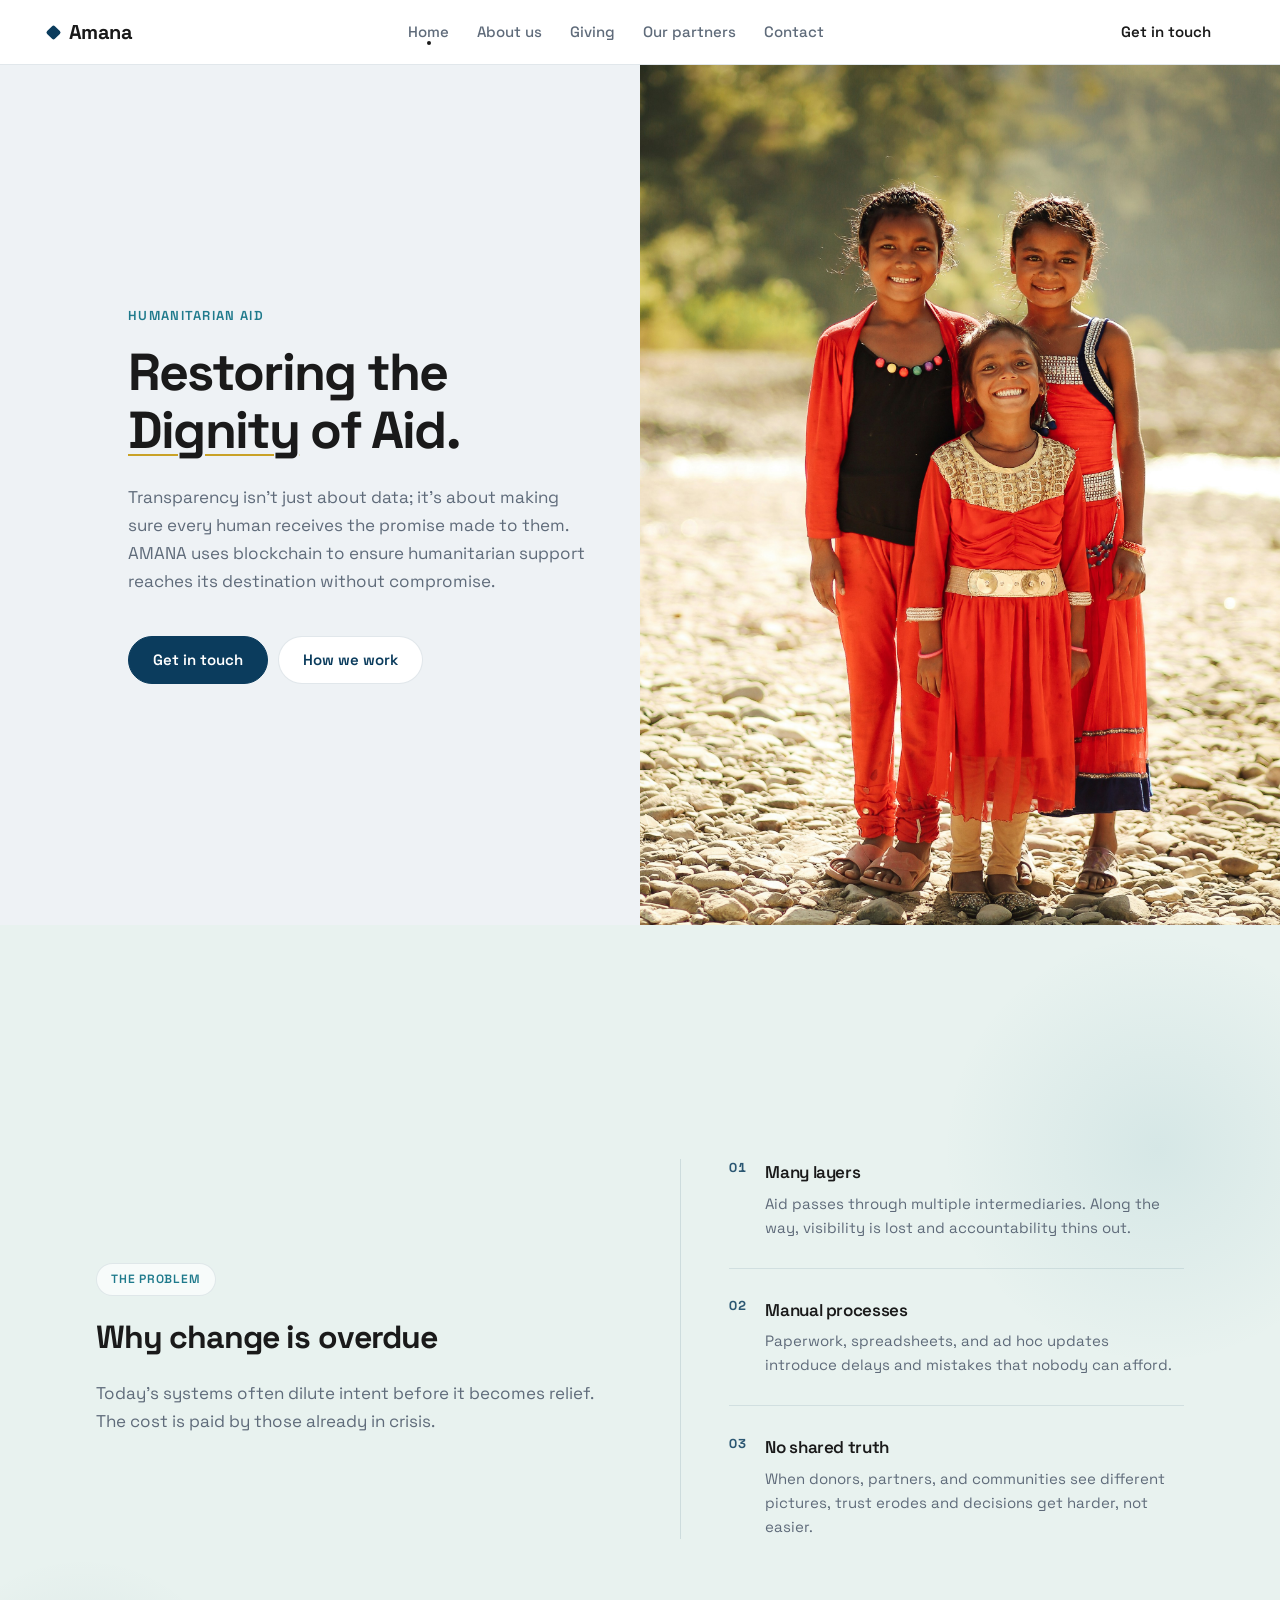
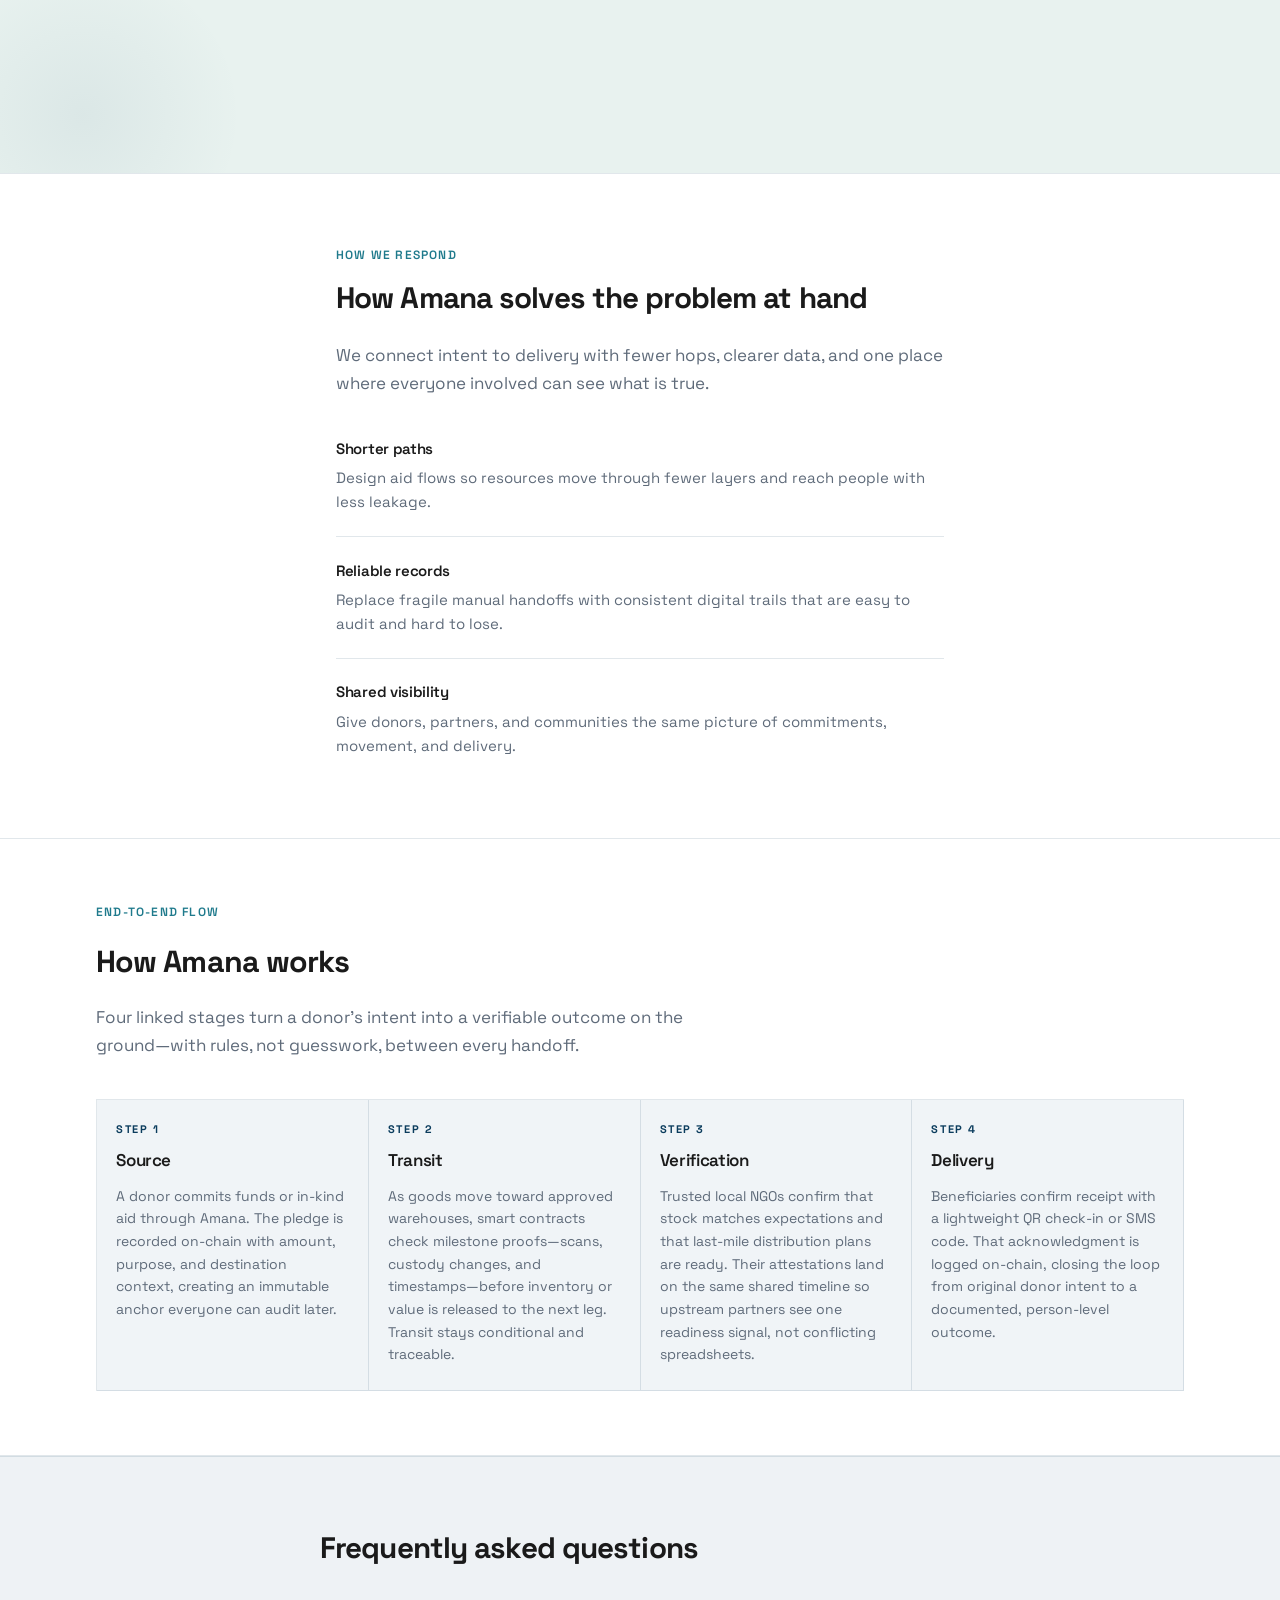
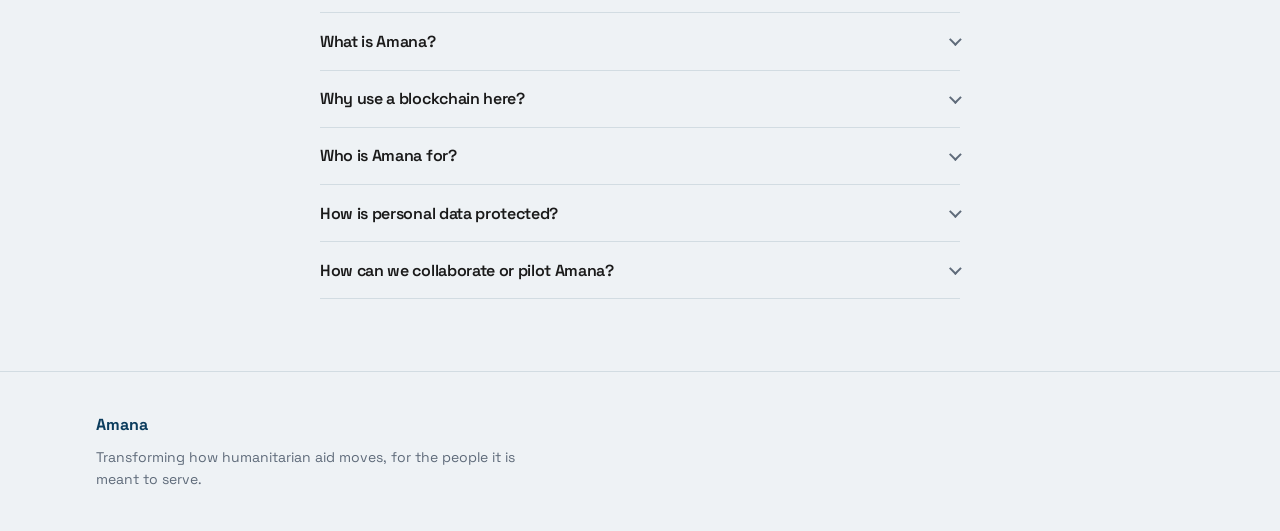
==== index.html @ f4ef24c1 "first commit" ====
<!DOCTYPE html>
<html lang="en">
  <head>
    <meta charset="UTF-8" />
    <meta name="viewport" content="width=device-width, initial-scale=1.0" />
    <meta
      name="description"
      content="Amana transforms humanitarian aid with transparent, direct delivery and a shared source of truth."
    />
    <title>Amana | Humanitarian aid, without the layers</title>
    <link rel="preconnect" href="https://fonts.googleapis.com" />
    <link rel="preconnect" href="https://fonts.gstatic.com" crossorigin />
    <link
      href="https://fonts.googleapis.com/css2?family=Space+Grotesk:wght@400;500;600;700&display=swap"
      rel="stylesheet"
    />
    <link rel="stylesheet" href="styles.css" />
  </head>
  <body>
    <a class="skip-link" href="#main">Skip to content</a>

    <header class="site-header">
      <div class="header-inner">
        <a class="logo" href="index.html">
          <span class="logo-mark" aria-hidden="true"></span>
          Amana
        </a>
        <nav class="nav" aria-label="Primary">
          <ul>
            <li><a href="index.html#main" class="nav-link-active">Home</a></li>
            <li><a href="about.html">About us</a></li>
            <li><a href="giving.html">Giving</a></li>
            <li><a href="partners.html">Our partners</a></li>
            <li><a href="contact.html">Contact</a></li>
          </ul>
        </nav>
        <a class="btn btn-header" href="mailto:hello@amana.org">Get in touch</a>
      </div>
    </header>

    <main id="main">
      <section class="hero">
        <div class="hero-split">
          <div class="hero-copy">
            <p class="hero-label">Humanitarian aid</p>
            <h1>
              Restoring the <span class="hero-highlight">Dignity</span> of Aid.
            </h1>
            <p class="hero-lead">
              Transparency isn’t just about data; it’s about making sure every
              human receives the promise made to them. AMANA uses blockchain to
              ensure humanitarian support reaches its destination without
              compromise.
            </p>
            <div class="hero-actions">
              <a class="btn btn-hero-primary" href="mailto:hello@amana.org">Get in touch</a>
              <a class="btn btn-hero-secondary" href="#how-it-works">How we work</a>
            </div>
          </div>
          <figure class="hero-visual">
            <img
              src="assets/aid.jpg"
              alt="Three children standing together outdoors in warm sunlight, smiling."
              width="900"
              height="1200"
              decoding="async"
            />
          </figure>
        </div>
      </section>

      <section
        class="section section-problem"
        id="challenge"
        aria-labelledby="challenge-heading"
      >
        <div class="container problem-wrap">
          <div class="problem-layout">
            <header class="problem-header">
              <p class="problem-kicker">The problem</p>
              <h2 id="challenge-heading">Why change is overdue</h2>
              <p class="problem-intro">
                Today’s systems often dilute intent before it becomes relief. The
                cost is paid by those already in crisis.
              </p>
            </header>
            <ul class="problem-list">
              <li class="problem-item">
                <span class="problem-num">01</span>
                <h3>Many layers</h3>
                <p>
                  Aid passes through multiple intermediaries. Along the way,
                  visibility is lost and accountability thins out.
                </p>
              </li>
              <li class="problem-item">
                <span class="problem-num">02</span>
                <h3>Manual processes</h3>
                <p>
                  Paperwork, spreadsheets, and ad hoc updates introduce delays
                  and mistakes that nobody can afford.
                </p>
              </li>
              <li class="problem-item">
                <span class="problem-num">03</span>
                <h3>No shared truth</h3>
                <p>
                  When donors, partners, and communities see different pictures,
                  trust erodes and decisions get harder, not easier.
                </p>
              </li>
            </ul>
          </div>
        </div>
      </section>

      <section
        class="section section-solution"
        id="solution"
        aria-labelledby="solution-heading"
      >
        <div class="container solution-wrap">
          <p class="solution-kicker">How we respond</p>
          <h2 id="solution-heading">
            How Amana solves the problem at hand
          </h2>
          <p class="solution-lead">
            We connect intent to delivery with fewer hops, clearer data, and
            one place where everyone involved can see what is true.
          </p>
          <ul class="solution-points">
            <li>
              <span class="solution-points-label">Shorter paths</span>
              <span class="solution-points-text"
                >Design aid flows so resources move through fewer layers and
                reach people with less leakage.</span>
            </li>
            <li>
              <span class="solution-points-label">Reliable records</span>
              <span class="solution-points-text"
                >Replace fragile manual handoffs with consistent digital trails
                that are easy to audit and hard to lose.</span>
            </li>
            <li>
              <span class="solution-points-label">Shared visibility</span>
              <span class="solution-points-text"
                >Give donors, partners, and communities the same picture of
                commitments, movement, and delivery.</span>
            </li>
          </ul>
        </div>
      </section>

      <section
        class="section section-works section-alt"
        id="how-it-works"
        aria-labelledby="works-heading"
      >
        <div class="container">
          <header class="works-header">
            <p class="works-kicker">End-to-end flow</p>
            <h2 id="works-heading">How Amana works</h2>
            <p class="works-intro">
              Four linked stages turn a donor’s intent into a verifiable outcome
              on the ground—with rules, not guesswork, between every handoff.
            </p>
          </header>
          <div class="works-grid">
            <article class="works-card">
              <p class="works-step">Step 1</p>
              <h3 class="works-card-title">Source</h3>
              <p class="works-card-body">
                A donor commits funds or in-kind aid through Amana. The pledge is
                recorded on-chain with amount, purpose, and destination context,
                creating an immutable anchor everyone can audit later.
              </p>
            </article>
            <article class="works-card">
              <p class="works-step">Step 2</p>
              <h3 class="works-card-title">Transit</h3>
              <p class="works-card-body">
                As goods move toward approved warehouses, smart contracts check
                milestone proofs—scans, custody changes, and timestamps—before
                inventory or value is released to the next leg. Transit stays
                conditional and traceable.
              </p>
            </article>
            <article class="works-card">
              <p class="works-step">Step 3</p>
              <h3 class="works-card-title">Verification</h3>
              <p class="works-card-body">
                Trusted local NGOs confirm that stock matches expectations and
                that last-mile distribution plans are ready. Their attestations
                land on the same shared timeline so upstream partners see one
                readiness signal, not conflicting spreadsheets.
              </p>
            </article>
            <article class="works-card">
              <p class="works-step">Step 4</p>
              <h3 class="works-card-title">Delivery</h3>
              <p class="works-card-body">
                Beneficiaries confirm receipt with a lightweight QR check-in or
                SMS code. That acknowledgment is logged on-chain, closing the loop
                from original donor intent to a documented, person-level outcome.
              </p>
            </article>
          </div>
        </div>
      </section>

      <section class="section section-faq" id="faq" aria-labelledby="faq-heading">
        <div class="container faq-inner">
          <h2 id="faq-heading">Frequently asked questions</h2>
          <div class="faq-list" data-faq-accordion>
            <div class="faq-item">
              <button
                type="button"
                class="faq-trigger"
                aria-expanded="false"
                aria-controls="faq-panel-1"
                id="faq-trigger-1"
              >
                <span class="faq-question">What is Amana?</span>
                <span class="faq-icon" aria-hidden="true"></span>
              </button>
              <div class="faq-panel" id="faq-panel-1" role="region" aria-labelledby="faq-trigger-1" hidden>
                <p>
                  Amana is a platform for humanitarian aid that shortens the
                  chain between donors and people in need. It uses shared digital
                  records and, where it helps, on-chain proofs so intent,
                  movement, and delivery stay visible to everyone who should see
                  them—not buried in email threads or spreadsheets.
                </p>
              </div>
            </div>
            <div class="faq-item">
              <button
                type="button"
                class="faq-trigger"
                aria-expanded="false"
                aria-controls="faq-panel-2"
                id="faq-trigger-2"
              >
                <span class="faq-question">Why use a blockchain here?</span>
                <span class="faq-icon" aria-hidden="true"></span>
              </button>
              <div class="faq-panel" id="faq-panel-2" role="region" aria-labelledby="faq-trigger-2" hidden>
                <p>
                  A public, append-only log gives donors and partners a neutral
                  place to agree on what was committed, when goods moved, and when
                  they were received—without any single party controlling the
                  history. Smart contracts can enforce simple rules (for example,
                  releasing the next step only after a verified scan) so
                  handoffs stay consistent.
                </p>
              </div>
            </div>
            <div class="faq-item">
              <button
                type="button"
                class="faq-trigger"
                aria-expanded="false"
                aria-controls="faq-panel-3"
                id="faq-trigger-3"
              >
                <span class="faq-question">Who is Amana for?</span>
                <span class="faq-icon" aria-hidden="true"></span>
              </button>
              <div class="faq-panel" id="faq-panel-3" role="region" aria-labelledby="faq-trigger-3" hidden>
                <p>
                  Donors and foundations who want traceability, NGOs and
                  logistics partners who run warehouses and last-mile
                  distribution, and field teams who need one timeline instead of
                  conflicting reports. Beneficiaries interact through lightweight
                  steps such as QR or SMS, not complex apps.
                </p>
              </div>
            </div>
            <div class="faq-item">
              <button
                type="button"
                class="faq-trigger"
                aria-expanded="false"
                aria-controls="faq-panel-4"
                id="faq-trigger-4"
              >
                <span class="faq-question">How is personal data protected?</span>
                <span class="faq-icon" aria-hidden="true"></span>
              </button>
              <div class="faq-panel" id="faq-panel-4" role="region" aria-labelledby="faq-trigger-4" hidden>
                <p>
                  The chain can hold hashes, attestations, and minimal references
                  instead of raw personal data. Sensitive details stay in
                  systems you control, with access governed by your policies and
                  local regulations. The goal is transparency for the aid flow,
                  not public exposure of individuals.
                </p>
              </div>
            </div>
            <div class="faq-item">
              <button
                type="button"
                class="faq-trigger"
                aria-expanded="false"
                aria-controls="faq-panel-5"
                id="faq-trigger-5"
              >
                <span class="faq-question">How can we collaborate or pilot Amana?</span>
                <span class="faq-icon" aria-hidden="true"></span>
              </button>
              <div class="faq-panel" id="faq-panel-5" role="region" aria-labelledby="faq-trigger-5" hidden>
                <p>
                  Reach out at
                  <a href="mailto:hello@amana.org">hello@amana.org</a>
                  with your organisation, geography, and the kind of corridor you
                  want to digitise. We work with you to map Source → Transit →
                  Verification → Delivery for a bounded pilot before scaling.
                </p>
              </div>
            </div>
          </div>
        </div>
      </section>
    </main>

    <footer class="site-footer">
      <div class="container footer-inner">
        <p class="footer-brand">Amana</p>
        <p class="footer-copy">
          Transforming how humanitarian aid moves, for the people it is meant to serve.
        </p>
      </div>
    </footer>
    <script>
      (function () {
        var root = document.querySelector("[data-faq-accordion]");
        if (!root) return;
        root.querySelectorAll(".faq-trigger").forEach(function (btn) {
          btn.addEventListener("click", function () {
            var panelId = btn.getAttribute("aria-controls");
            var panel = panelId ? document.getElementById(panelId) : null;
            var opening = btn.getAttribute("aria-expanded") !== "true";
            root.querySelectorAll(".faq-trigger").forEach(function (b) {
              b.setAttribute("aria-expanded", "false");
              var id = b.getAttribute("aria-controls");
              var p = id ? document.getElementById(id) : null;
              if (p) p.hidden = true;
            });
            if (opening && panel) {
              btn.setAttribute("aria-expanded", "true");
              panel.hidden = false;
            }
          });
        });
      })();
    </script>
  </body>
</html>
---- styles.css ----
/* Design tokens */
:root {
  --bg-page: #eef2f5;
  --color-brand: #0b3c5d;
  --color-brand-muted: #1f7a8c;
  --color-text: #1a1a1a;
  --color-text-secondary: #5f6b7a;
  --color-border: rgba(11, 60, 93, 0.12);
  --color-surface: #ffffff;
  --font-sans: "Space Grotesk", ui-sans-serif, system-ui, sans-serif;
  --space-xs: 0.5rem;
  --space-sm: 1rem;
  --space-md: 1.5rem;
  --space-lg: 2.5rem;
  --space-xl: 4rem;
  --max-width: 68rem;
  --radius: 6px;
  /* Subtracted from 100vh/svh for hero min-height; smaller ⇒ taller hero ⇒ no gap showing next section */
  --hero-header-offset: 2.5rem;
  --radius-pill: 999px;
  --header-pad-x: clamp(1.25rem, 5vw, 3rem);
  --bg-problem: #e8f2ef;
  --works-card-bg: #f0f4f7;
}

*,
*::before,
*::after {
  box-sizing: border-box;
}

html {
  scroll-behavior: smooth;
  /* Sticky header clearance for in-page links */
  scroll-padding-top: 5.25rem;
}

body {
  margin: 0;
  font-family: var(--font-sans);
  font-size: 1.0625rem;
  line-height: 1.6;
  color: var(--color-text);
  background-color: var(--bg-page);
  -webkit-font-smoothing: antialiased;
}

.skip-link {
  position: absolute;
  left: -9999px;
  top: 0;
  z-index: 100;
  padding: var(--space-sm) var(--space-md);
  background: var(--color-brand);
  color: #fff;
  text-decoration: none;
  font-weight: 600;
}

.skip-link:focus {
  left: var(--space-sm);
  top: var(--space-sm);
}

.container {
  width: min(100% - var(--space-md) * 2, var(--max-width));
  margin-inline: auto;
}

/* Header */
.site-header {
  position: sticky;
  top: 0;
  z-index: 50;
  background: #ffffff;
  border-bottom: 1px solid var(--color-border);
}

.header-inner {
  display: flex;
  align-items: center;
  justify-content: space-between;
  gap: var(--space-md);
  min-height: 4rem;
  width: 100%;
  max-width: 100%;
  padding-inline: var(--header-pad-x);
  margin-inline: auto;
}

.logo {
  display: inline-flex;
  align-items: center;
  gap: 0.6rem;
  font-weight: 700;
  font-size: 1.25rem;
  letter-spacing: -0.02em;
  color: var(--color-text);
  text-decoration: none;
  flex-shrink: 0;
}

.logo-mark {
  display: block;
  width: 11px;
  height: 11px;
  background: var(--color-brand);
  border-radius: 2px;
  transform: rotate(45deg);
}

.logo:hover .logo-mark,
.logo:focus-visible .logo-mark {
  background: var(--color-brand-muted);
}

.logo:hover,
.logo:focus-visible {
  color: var(--color-brand);
}

.nav {
  flex: 1;
  display: flex;
  justify-content: center;
  min-width: 0;
}

.nav ul {
  display: flex;
  flex-wrap: wrap;
  justify-content: center;
  gap: var(--space-sm) clamp(1rem, 3vw, 1.75rem);
  list-style: none;
  margin: 0;
  padding: 0;
}

.nav a {
  position: relative;
  color: var(--color-text-secondary);
  text-decoration: none;
  font-size: 0.9375rem;
  font-weight: 500;
  padding-block: 0.25rem;
}

.nav a:hover,
.nav a:focus-visible {
  color: var(--color-text);
}

.nav-link-active {
  color: var(--color-text);
}

.nav-link-active::after {
  content: "";
  position: absolute;
  left: 50%;
  bottom: 0;
  transform: translateX(-50%);
  width: 4px;
  height: 4px;
  border-radius: 50%;
  background: var(--color-text);
}

.btn-header {
  flex-shrink: 0;
  padding: 0.55rem 1.35rem;
  font-family: inherit;
  font-size: 0.875rem;
  font-weight: 600;
  text-decoration: none;
  color: var(--color-text);
  background: transparent;
  border: 1px solid var(--color-text);
  border-radius: var(--radius-pill);
  cursor: pointer;
  transition: background-color 0.15s ease, color 0.15s ease;
}

.btn-header:hover,
.btn-header:focus-visible {
  background: var(--color-text);
  color: #fff;
}

/* Hero — split panel (fills viewport below header; no peek of next section) */
.hero {
  padding: 0;
  background: var(--bg-page);
  min-height: max(
    calc(100svh - var(--hero-header-offset)),
    calc(100dvh - var(--hero-header-offset))
  );
  display: flex;
  flex-direction: column;
}

.hero-split {
  display: grid;
  flex: 1;
  min-height: 0;
  grid-template-columns: 1fr;
  grid-template-rows: auto auto;
}

@media (min-width: 880px) {
  .hero-split {
    grid-template-columns: 1fr 1fr;
    grid-template-rows: minmax(0, 1fr);
    align-items: stretch;
  }
}

.hero-copy {
  min-width: 0;
  display: flex;
  flex-direction: column;
  justify-content: center;
  align-items: flex-start;
  padding: clamp(2rem, 6vw, 3.5rem) clamp(1.5rem, 5vw, 2.5rem)
    clamp(2rem, 6vw, 3.5rem) clamp(2rem, 12vw, 7.5rem);
  background: var(--bg-page);
}

@media (min-width: 880px) {
  .hero-copy {
    padding-top: clamp(2.5rem, 7vh, 4rem);
    padding-bottom: clamp(2.5rem, 7vh, 4rem);
    padding-right: clamp(2rem, 5vw, 3rem);
    padding-left: clamp(2.5rem, 11vw, 8rem);
  }
}

.hero-label {
  margin: 0 0 var(--space-sm);
  font-size: 0.8125rem;
  font-weight: 600;
  letter-spacing: 0.1em;
  text-transform: uppercase;
  color: var(--color-brand-muted);
}

.hero h1 {
  margin: 0 0 var(--space-md);
  font-size: clamp(2.125rem, 4.2vw, 3.25rem);
  line-height: 1.12;
  letter-spacing: -0.035em;
  font-weight: 700;
  color: var(--color-text);
  max-width: min(100%, 28ch);
}

@media (min-width: 880px) {
  .hero h1 {
    max-width: min(100%, 36ch);
  }
}

.hero-highlight {
  text-decoration: underline;
  text-decoration-color: #c9a227;
  text-decoration-thickness: 2px;
  text-underline-offset: 0.12em;
  text-decoration-skip-ink: auto;
}

.hero-lead {
  margin: 0 0 var(--space-lg);
  max-width: 36rem;
  font-size: 1.0625rem;
  color: var(--color-text-secondary);
  line-height: 1.65;
}

.hero-lead a {
  color: var(--color-brand);
  font-weight: 500;
}

.hero-lead a:hover {
  text-decoration: underline;
}

.hero-actions {
  display: flex;
  flex-wrap: wrap;
  gap: 0.65rem;
}

.hero-visual {
  margin: 0;
  min-height: 0;
  min-width: 0;
  overflow: hidden;
  position: relative;
}

.hero-visual img {
  position: absolute;
  inset: 0;
  width: 100%;
  height: 100%;
  display: block;
  object-fit: cover;
  object-position: center;
}

@media (max-width: 879px) {
  .hero-split {
    grid-template-rows: auto 1fr;
  }

  .hero-visual {
    order: -1;
    min-height: clamp(240px, 46svh, 520px);
  }
}

@media (min-width: 880px) {
  .hero-visual {
    min-height: 100%;
    align-self: stretch;
  }
}

/* Inner pages — hero placeholder only */
.hero.hero--page {
  min-height: max(48vh, 17rem);
  padding: clamp(3rem, 12vh, 6rem) 0;
  display: flex;
  flex-direction: column;
  align-items: stretch;
  justify-content: center;
}

.hero--page .hero-page-inner {
  width: min(100% - var(--space-md) * 2, var(--max-width));
  margin-inline: auto;
  padding-inline: 0;
}

.hero--page .hero-lead {
  margin-bottom: 0;
}

.hero--page h1 {
  max-width: min(100%, 22ch);
}

/* Buttons */
.btn {
  display: inline-flex;
  align-items: center;
  justify-content: center;
  padding: 0.65rem 1.25rem;
  font-family: inherit;
  font-size: 0.9375rem;
  font-weight: 600;
  text-decoration: none;
  border-radius: var(--radius);
  border: 1px solid transparent;
  cursor: pointer;
  transition: background-color 0.15s ease, color 0.15s ease,
    border-color 0.15s ease;
}

.btn-hero-primary {
  display: inline-flex;
  align-items: center;
  justify-content: center;
  padding: 0.7rem 1.5rem;
  font-family: inherit;
  font-size: 0.9375rem;
  font-weight: 600;
  text-decoration: none;
  border-radius: var(--radius-pill);
  border: 1px solid var(--color-brand);
  background: var(--color-brand);
  color: #fff;
  cursor: pointer;
  transition: background-color 0.15s ease, color 0.15s ease,
    border-color 0.15s ease;
}

.btn-hero-primary:hover,
.btn-hero-primary:focus-visible {
  background: #092f49;
  border-color: #092f49;
}

.btn-hero-secondary {
  display: inline-flex;
  align-items: center;
  justify-content: center;
  padding: 0.7rem 1.5rem;
  font-family: inherit;
  font-size: 0.9375rem;
  font-weight: 600;
  text-decoration: none;
  border-radius: var(--radius-pill);
  border: 1px solid var(--color-border);
  background: var(--color-surface);
  color: var(--color-brand);
  cursor: pointer;
  transition: background-color 0.15s ease, border-color 0.15s ease;
}

.btn-hero-secondary:hover,
.btn-hero-secondary:focus-visible {
  border-color: var(--color-brand-muted);
  background: rgba(31, 122, 140, 0.08);
}

.btn-primary {
  background: var(--color-brand);
  color: #fff;
}

.btn-primary:hover,
.btn-primary:focus-visible {
  background: #092f49;
}

.btn-ghost {
  background: transparent;
  color: var(--color-brand);
  border-color: var(--color-border);
}

.btn-ghost:hover,
.btn-ghost:focus-visible {
  border-color: var(--color-brand-muted);
  background: rgba(31, 122, 140, 0.08);
}

/* Sections */
.section {
  padding: var(--space-xl) 0;
}

.section-alt {
  background: var(--color-surface);
  border-top: 1px solid var(--color-border);
  border-bottom: 1px solid var(--color-border);
}

.section h2 {
  margin: 0 0 var(--space-sm);
  font-size: clamp(1.5rem, 2.5vw, 1.75rem);
  font-weight: 700;
  letter-spacing: -0.02em;
  color: var(--color-text);
}

.section-intro {
  margin: 0 0 var(--space-lg);
  max-width: 40rem;
  color: var(--color-text-secondary);
}

.about-inner,
.giving-inner,
.partners-inner {
  max-width: 42rem;
}

.about-lead,
.giving-lead,
.partners-lead {
  margin: 0 0 var(--space-md);
  font-size: 1.0625rem;
  line-height: 1.65;
  color: var(--color-text-secondary);
}

.giving-note,
.partners-note {
  margin: 0;
  font-size: 0.9375rem;
  line-height: 1.6;
  color: var(--color-text-secondary);
}

.giving-note a,
.partners-note a {
  color: var(--color-brand);
  font-weight: 500;
}

.giving-note a:hover,
.partners-note a:hover {
  text-decoration: underline;
}

/* Problem section — soft mint field, fills viewport (tighter subtract than hero) */
.section-problem {
  position: relative;
  display: flex;
  align-items: center;
  --problem-view-gap: 3.25rem;
  min-height: max(
    calc(100svh - var(--problem-view-gap)),
    calc(100dvh - var(--problem-view-gap)),
    calc(100vh - var(--problem-view-gap))
  );
  padding: clamp(2rem, 5vh, 3.5rem) 0;
  background: var(--bg-problem);
  overflow: hidden;
  contain: paint;
}

.section-problem::before,
.section-problem::after {
  content: "";
  position: absolute;
  border-radius: 50%;
  pointer-events: none;
  z-index: 0;
}

.section-problem::before {
  width: min(72vw, 28rem);
  height: min(72vw, 28rem);
  top: 0;
  right: -8%;
  background: radial-gradient(
    circle,
    rgba(31, 122, 140, 0.09) 0%,
    transparent 68%
  );
}

.section-problem::after {
  width: min(55vw, 20rem);
  height: min(55vw, 20rem);
  bottom: -12%;
  left: -6%;
  background: radial-gradient(
    circle,
    rgba(11, 60, 93, 0.06) 0%,
    transparent 70%
  );
}

.problem-wrap {
  position: relative;
  z-index: 1;
}

.problem-layout {
  display: grid;
  gap: clamp(2.25rem, 5vw, 3.5rem);
  align-items: start;
}

@media (min-width: 800px) {
  .problem-layout {
    grid-template-columns: minmax(0, 1fr) minmax(0, 1fr);
    gap: clamp(2.5rem, 7vw, 5rem);
    align-items: center;
  }
}

.problem-header {
  max-width: 36rem;
  margin: 0;
}

.problem-kicker {
  display: inline-block;
  margin: 0 0 var(--space-sm);
  padding: 0.35rem 0.9rem;
  font-size: 0.75rem;
  font-weight: 600;
  letter-spacing: 0.06em;
  text-transform: uppercase;
  color: var(--color-brand-muted);
  background: rgba(255, 255, 255, 0.65);
  border: 1px solid rgba(11, 60, 93, 0.1);
  border-radius: var(--radius-pill);
}

.section-problem h2 {
  margin: 0 0 var(--space-sm);
  font-size: clamp(1.65rem, 3vw, 2rem);
  font-weight: 700;
  letter-spacing: -0.03em;
  color: var(--color-text);
}

.problem-intro {
  margin: 0;
  font-size: 1.0625rem;
  line-height: 1.65;
  color: var(--color-text-secondary);
}

.problem-list {
  list-style: none;
  margin: 0;
  padding: 0;
  display: flex;
  flex-direction: column;
  gap: 0;
}

@media (min-width: 800px) {
  .problem-list {
    padding-left: clamp(1.75rem, 4vw, 3rem);
    border-left: 1px solid rgba(11, 60, 93, 0.12);
  }
}

.problem-item {
  display: grid;
  grid-template-columns: auto 1fr;
  column-gap: 1.1rem;
  row-gap: 0.35rem;
  padding: 0;
  margin: 0;
  border: none;
  background: transparent;
  box-shadow: none;
  align-items: start;
}

.problem-item .problem-num {
  grid-row: 1 / span 2;
  align-self: start;
  padding-top: 0.2em;
  line-height: 1;
}

.problem-item + .problem-item {
  margin-top: 1.75rem;
  padding-top: 1.75rem;
  border-top: 1px solid rgba(11, 60, 93, 0.1);
}

.problem-num {
  font-size: 0.8125rem;
  font-weight: 700;
  font-variant-numeric: tabular-nums;
  letter-spacing: 0.1em;
  color: var(--color-brand);
  opacity: 0.85;
}

.problem-item h3 {
  grid-column: 2;
  margin: 0;
  font-size: 1.0625rem;
  font-weight: 600;
  letter-spacing: -0.02em;
  color: var(--color-text);
}

.problem-item p {
  grid-column: 2;
  margin: 0;
  font-size: 0.9375rem;
  line-height: 1.6;
  color: var(--color-text-secondary);
}

/* Solution section — white, minimal */
.section-solution {
  background: var(--color-surface);
  padding: calc(var(--space-xl) + 0.5rem) 0 calc(var(--space-xl) + 1rem);
  border-top: 1px solid var(--color-border);
}

.solution-wrap {
  max-width: 38rem;
}

.solution-kicker {
  margin: 0 0 var(--space-sm);
  font-size: 0.75rem;
  font-weight: 600;
  letter-spacing: 0.1em;
  text-transform: uppercase;
  color: var(--color-brand-muted);
}

.section-solution h2 {
  margin: 0 0 var(--space-md);
  font-size: clamp(1.5rem, 2.8vw, 1.85rem);
  font-weight: 700;
  letter-spacing: -0.03em;
  line-height: 1.2;
  color: var(--color-text);
}

.solution-lead {
  margin: 0 0 var(--space-lg);
  font-size: 1.0625rem;
  line-height: 1.65;
  color: var(--color-text-secondary);
}

.solution-points {
  list-style: none;
  margin: 0;
  padding: 0;
  display: flex;
  flex-direction: column;
  gap: 1.35rem;
}

.solution-points li {
  margin: 0;
  padding: 0;
  display: flex;
  flex-direction: column;
  gap: 0.35rem;
  padding-bottom: 1.35rem;
  border-bottom: 1px solid var(--color-border);
}

.solution-points li:last-child {
  padding-bottom: 0;
  border-bottom: none;
}

.solution-points-label {
  font-size: 0.9375rem;
  font-weight: 600;
  color: var(--color-text);
  letter-spacing: -0.02em;
}

.solution-points-text {
  font-size: 0.9375rem;
  line-height: 1.6;
  color: var(--color-text-secondary);
}

/* How Amana works — four sharp-edged cards */
.section-works .works-header {
  max-width: 40rem;
  margin-bottom: var(--space-lg);
}

.works-kicker {
  margin: 0 0 var(--space-sm);
  font-size: 0.75rem;
  font-weight: 600;
  letter-spacing: 0.1em;
  text-transform: uppercase;
  color: var(--color-brand-muted);
}

.section-works h2 {
  margin: 0 0 var(--space-sm);
  font-size: clamp(1.5rem, 2.8vw, 1.9rem);
  font-weight: 700;
  letter-spacing: -0.03em;
  color: var(--color-text);
}

.works-intro {
  margin: 0;
  font-size: 1.0625rem;
  line-height: 1.65;
  color: var(--color-text-secondary);
}

.works-grid {
  display: grid;
  grid-template-columns: 1fr;
  gap: 0;
  border-top: 1px solid var(--color-border);
  border-left: 1px solid var(--color-border);
  background: var(--color-surface);
}

@media (min-width: 640px) {
  .works-grid {
    grid-template-columns: repeat(2, minmax(0, 1fr));
  }
}

@media (min-width: 1100px) {
  .works-grid {
    grid-template-columns: repeat(4, minmax(0, 1fr));
  }
}

.works-card {
  margin: 0;
  padding: 1.35rem 1.2rem 1.5rem;
  border-radius: 0;
  border-right: 1px solid var(--color-border);
  border-bottom: 1px solid var(--color-border);
  background: var(--works-card-bg);
  min-width: 0;
}

.works-step {
  margin: 0 0 0.5rem;
  font-size: 0.6875rem;
  font-weight: 700;
  letter-spacing: 0.14em;
  text-transform: uppercase;
  color: var(--color-brand);
}

.works-card-title {
  margin: 0 0 0.65rem;
  font-size: 1.0625rem;
  font-weight: 600;
  letter-spacing: -0.02em;
  color: var(--color-text);
}

.works-card-body {
  margin: 0;
  font-size: 0.875rem;
  line-height: 1.62;
  color: var(--color-text-secondary);
}

/* FAQ */
.section-faq {
  background: var(--bg-page);
  border-top: 1px solid var(--color-border);
  padding: calc(var(--space-xl) + 0.25rem) 0 calc(var(--space-xl) + 0.5rem);
}

.faq-inner {
  max-width: 40rem;
}

.section-faq h2 {
  margin: 0 0 var(--space-lg);
  font-size: clamp(1.5rem, 2.8vw, 1.85rem);
  font-weight: 700;
  letter-spacing: -0.03em;
  color: var(--color-text);
}

.faq-list {
  display: flex;
  flex-direction: column;
  gap: 0;
  border-top: 1px solid var(--color-border);
}

.faq-item {
  border-bottom: 1px solid var(--color-border);
}

.faq-trigger {
  display: flex;
  width: 100%;
  align-items: center;
  justify-content: space-between;
  gap: var(--space-md);
  padding: 1.1rem 0;
  font-family: inherit;
  font-size: 1rem;
  font-weight: 600;
  letter-spacing: -0.02em;
  text-align: left;
  color: var(--color-text);
  background: none;
  border: none;
  cursor: pointer;
  transition: color 0.15s ease;
}

.faq-trigger:hover,
.faq-trigger:focus-visible {
  color: var(--color-brand);
}

.faq-trigger:focus-visible {
  outline: 2px solid var(--color-brand-muted);
  outline-offset: 2px;
}

.faq-question {
  flex: 1;
  min-width: 0;
}

.faq-icon {
  flex-shrink: 0;
  width: 0.55rem;
  height: 0.55rem;
  border-right: 2px solid var(--color-text-secondary);
  border-bottom: 2px solid var(--color-text-secondary);
  transform: rotate(45deg);
  margin-bottom: 0.2rem;
  transition: transform 0.2s ease, border-color 0.15s ease;
}

.faq-trigger[aria-expanded="true"] .faq-icon {
  transform: rotate(-135deg);
  margin-bottom: -0.15rem;
  border-color: var(--color-brand);
}

.faq-panel {
  padding: 0 0 1.15rem;
}

.faq-panel[hidden] {
  display: none;
}

.faq-panel p {
  margin: 0;
  font-size: 0.9375rem;
  line-height: 1.65;
  color: var(--color-text-secondary);
}

.faq-panel a {
  color: var(--color-brand);
  font-weight: 500;
  text-underline-offset: 0.15em;
}

.faq-panel a:hover {
  text-decoration: underline;
}

/* Footer */
.site-footer {
  padding: var(--space-lg) 0;
  border-top: 1px solid var(--color-border);
}

.footer-inner {
  display: flex;
  flex-direction: column;
  gap: var(--space-xs);
}

.footer-brand {
  margin: 0;
  font-weight: 700;
  color: var(--color-brand);
  font-size: 1rem;
}

.footer-copy {
  margin: 0;
  font-size: 0.875rem;
  color: var(--color-text-secondary);
  max-width: 28rem;
}

@media (max-width: 720px) {
  .header-inner {
    flex-wrap: wrap;
    row-gap: var(--space-sm);
    padding-block: var(--space-sm);
  }

  .nav {
    order: 3;
    flex: 1 1 100%;
    justify-content: flex-start;
  }

  .nav ul {
    justify-content: flex-start;
    flex-wrap: nowrap;
    overflow-x: auto;
    padding-bottom: 2px;
    -webkit-overflow-scrolling: touch;
    gap: var(--space-sm) var(--space-md);
  }

  .btn-header {
    margin-left: auto;
  }
}

@media (max-width: 720px) {
  .section-problem {
    --problem-view-gap: 6.5rem;
  }
}

@media (max-width: 520px) {
  :root {
    --hero-header-offset: 6.5rem;
  }

  .section-problem {
    --problem-view-gap: 7.25rem;
  }

  .hero h1 {
    max-width: 100%;
  }
}

@media (max-width: 400px) {
  .btn-header {
    font-size: 0.8125rem;
    padding: 0.5rem 1rem;
  }
}
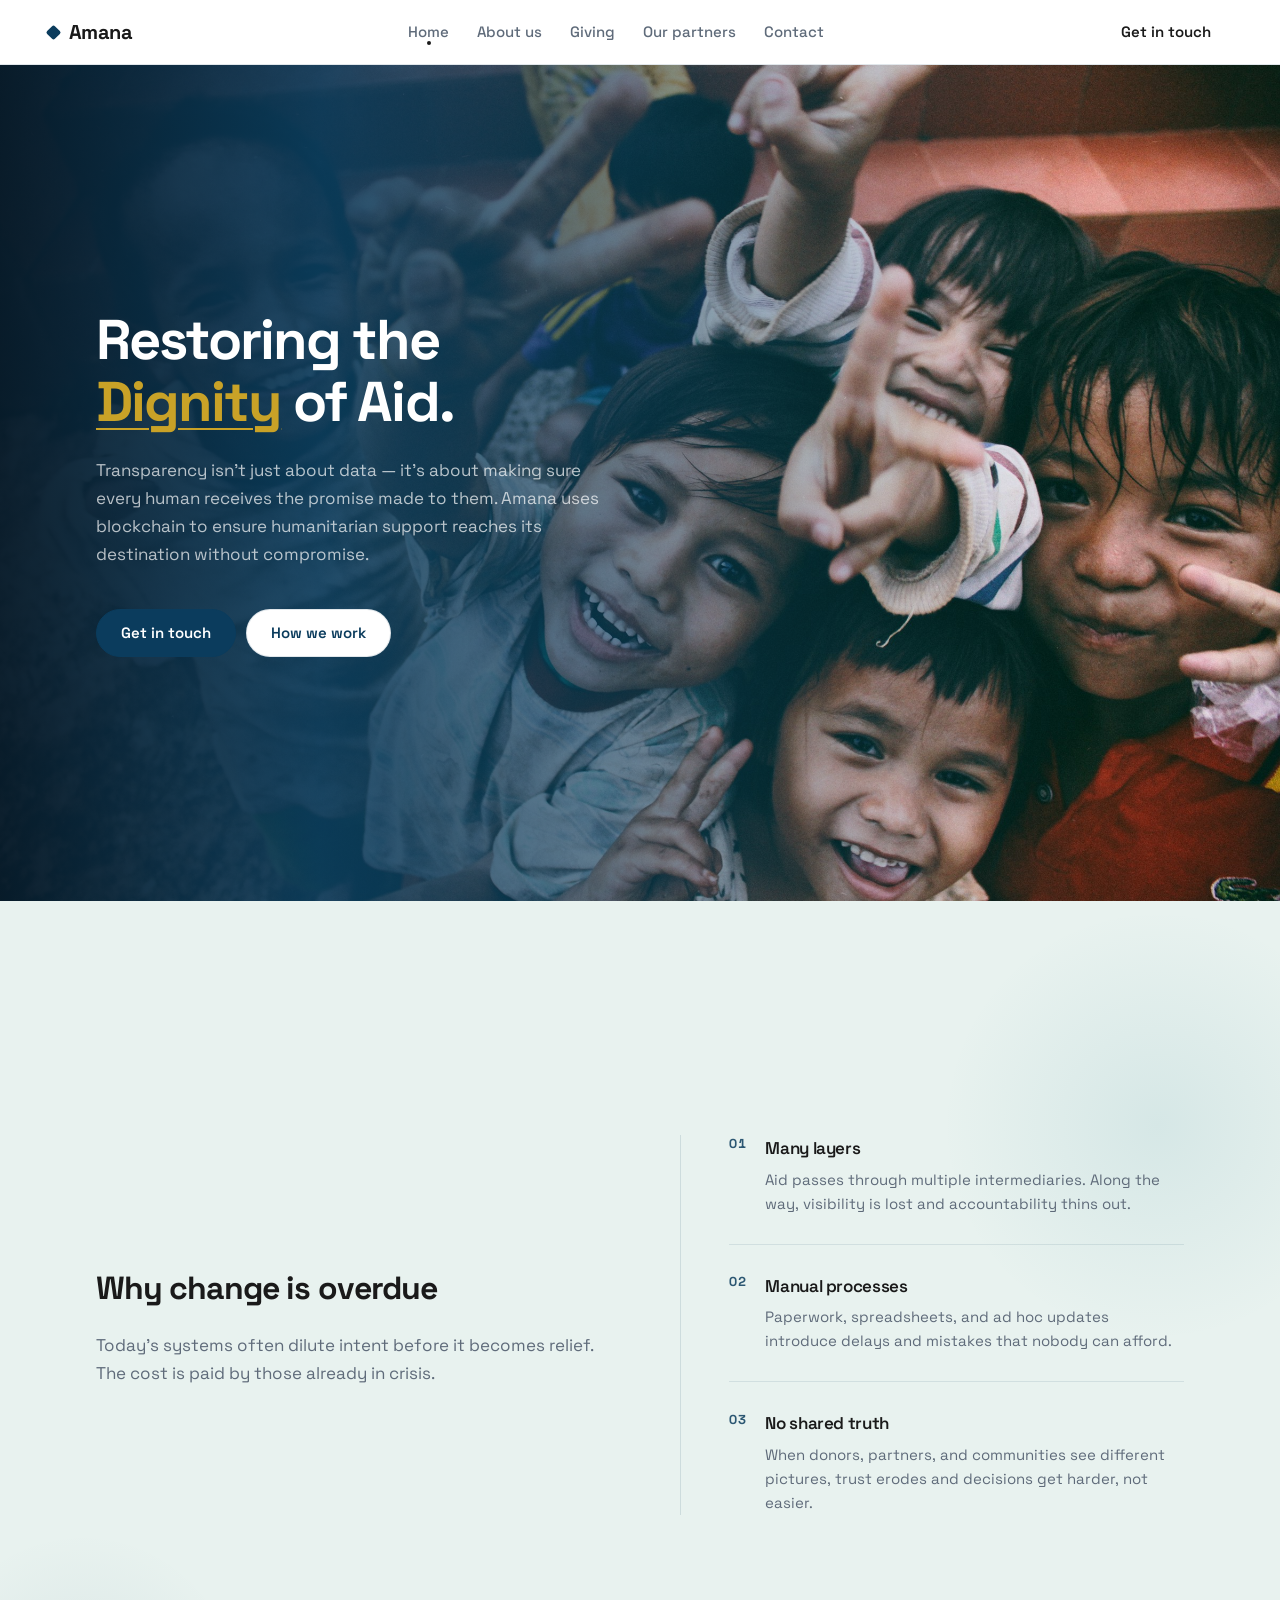
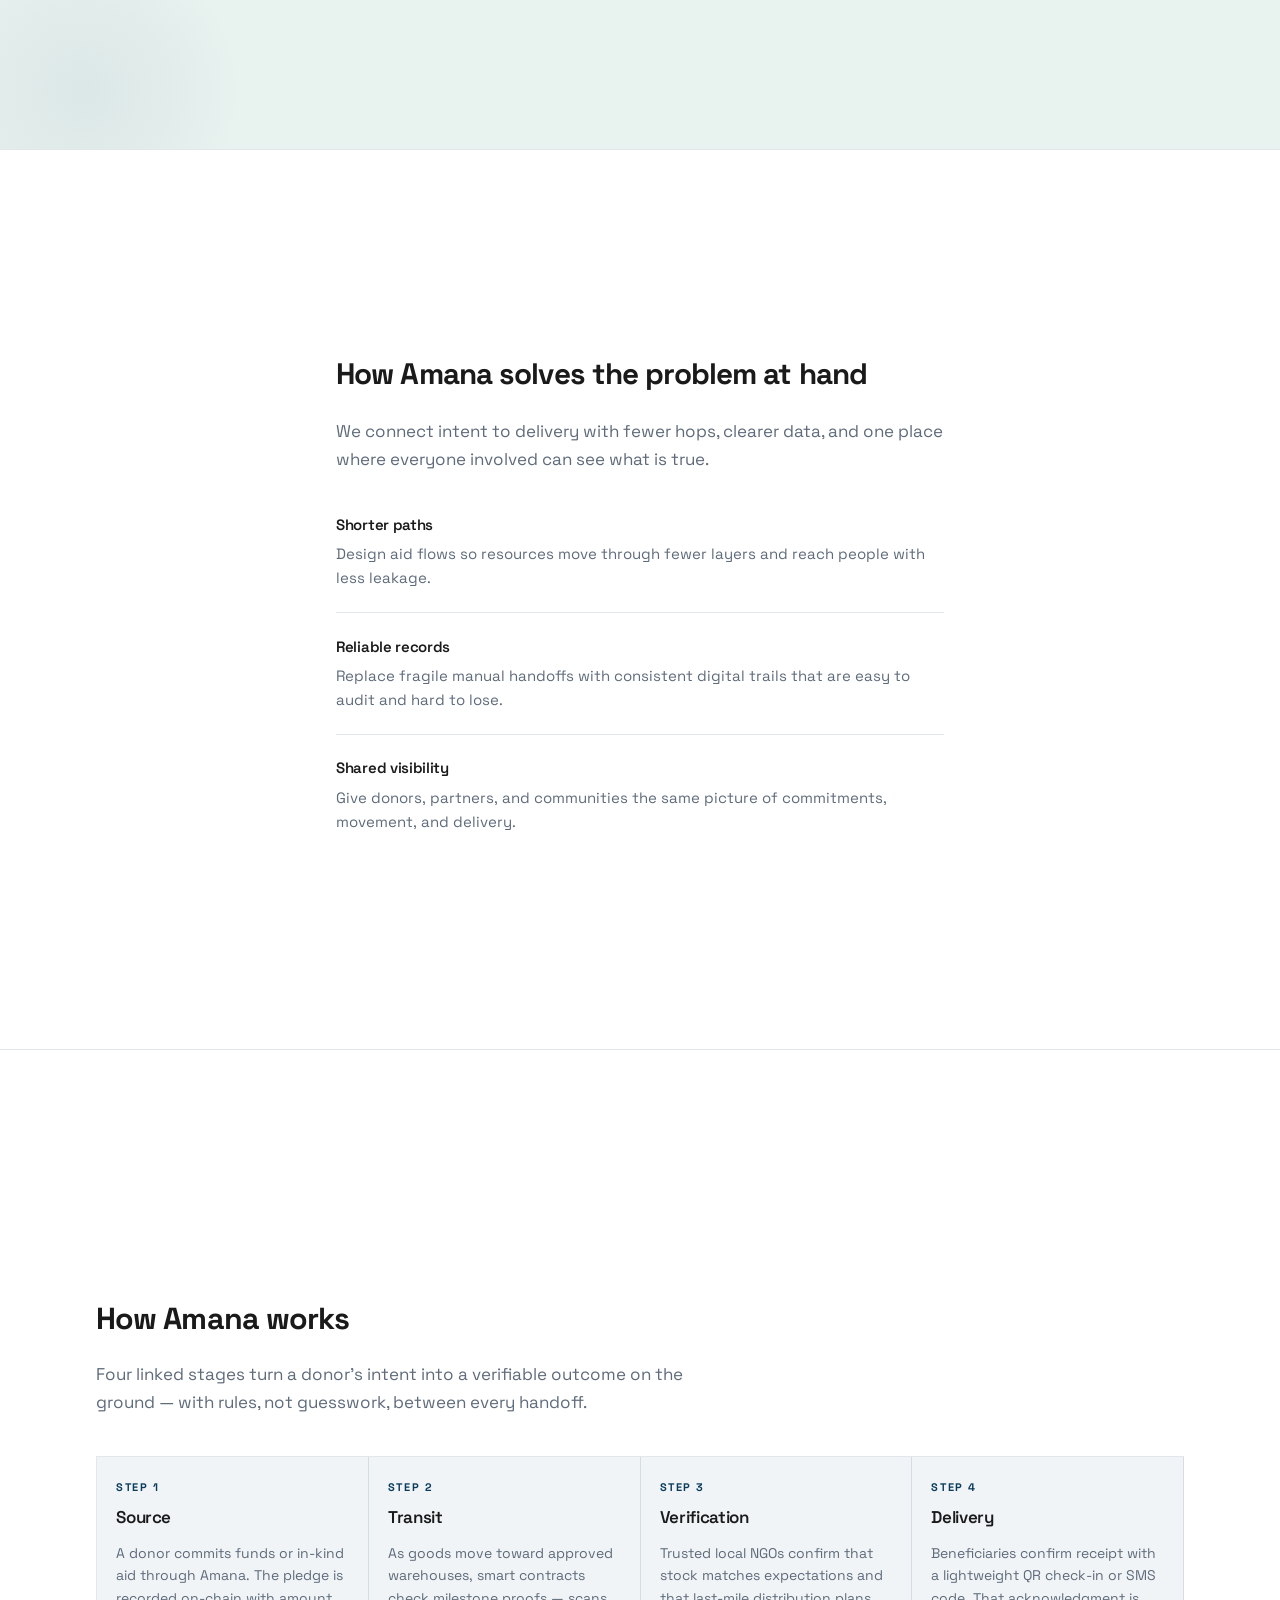
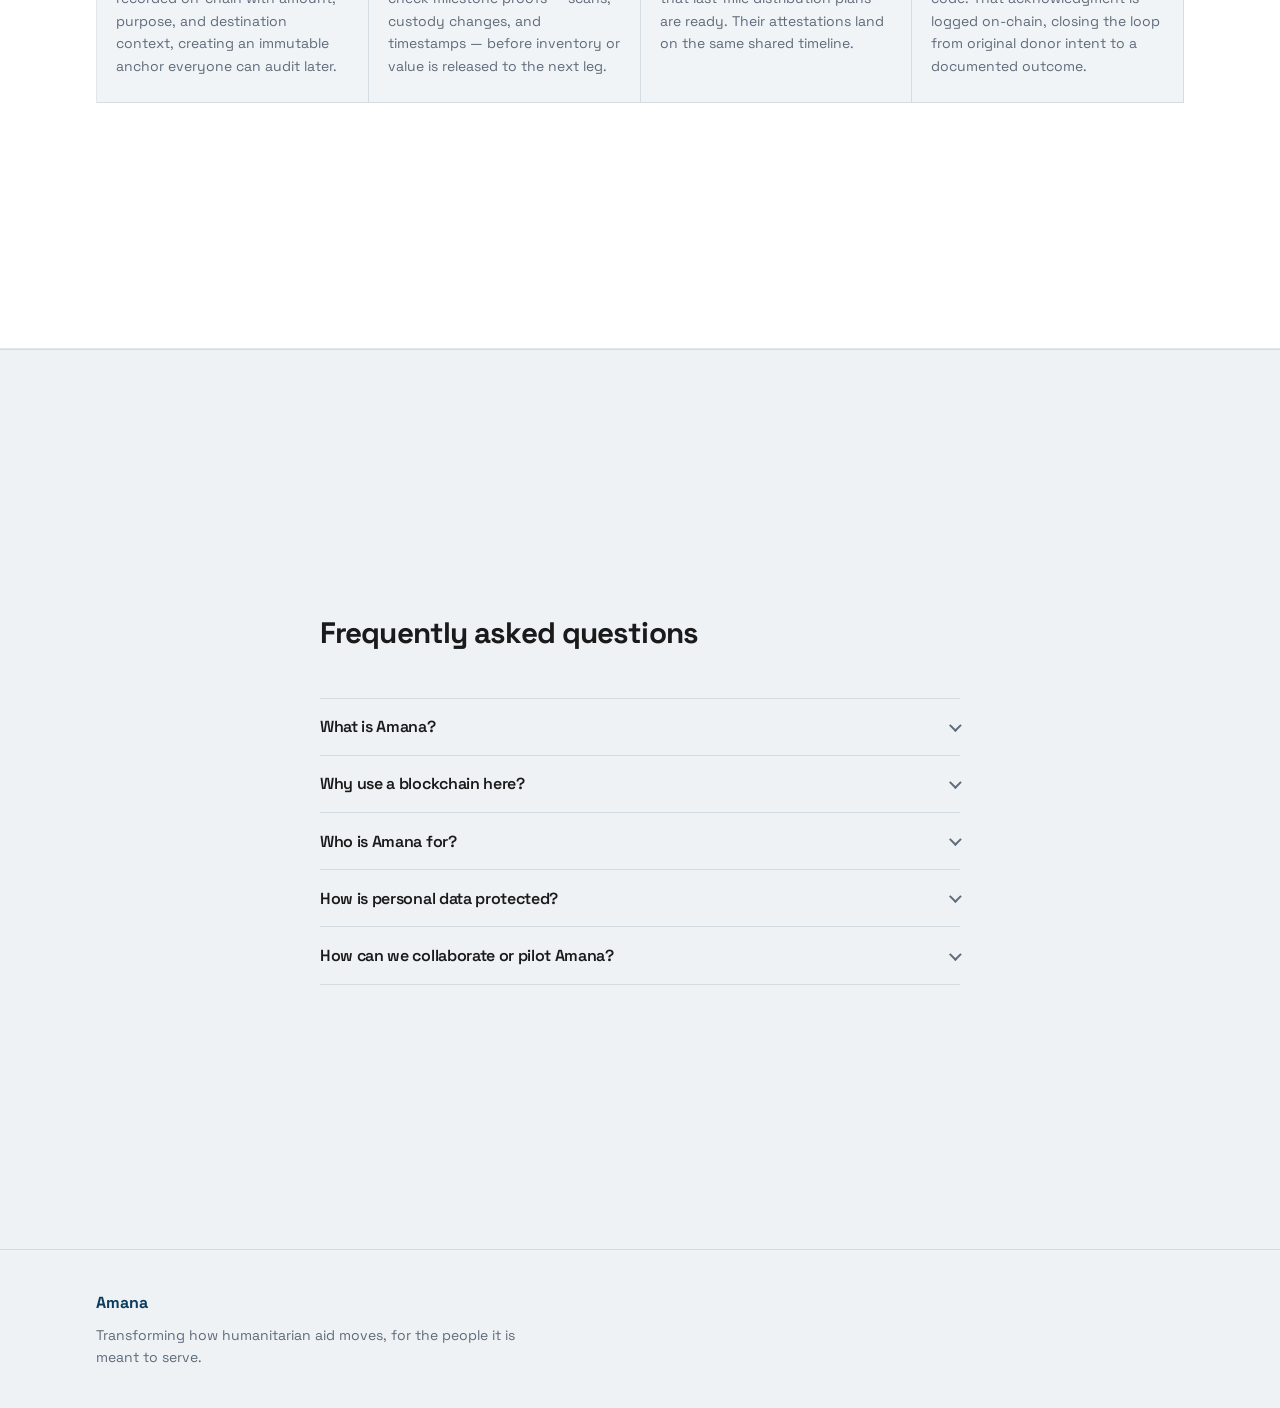
==== commit 0da810bf: "refactored codebase" ====
--- a/index.html
+++ b/index.html
@@ -3,127 +3,98 @@
   <head>
     <meta charset="UTF-8" />
     <meta name="viewport" content="width=device-width, initial-scale=1.0" />
-    <meta
-      name="description"
-      content="Amana transforms humanitarian aid with transparent, direct delivery and a shared source of truth."
-    />
+    <meta name="description" content="Amana transforms humanitarian aid with transparent, direct delivery and a shared source of truth." />
     <title>Amana | Humanitarian aid, without the layers</title>
     <link rel="preconnect" href="https://fonts.googleapis.com" />
     <link rel="preconnect" href="https://fonts.gstatic.com" crossorigin />
-    <link
-      href="https://fonts.googleapis.com/css2?family=Space+Grotesk:wght@400;500;600;700&display=swap"
-      rel="stylesheet"
-    />
-    <link rel="stylesheet" href="styles.css" />
+    <link href="https://fonts.googleapis.com/css2?family=Space+Grotesk:wght@400;500;600;700&display=swap" rel="stylesheet" />
+    <link rel="stylesheet" href="/styles.css" />
   </head>
   <body>
     <a class="skip-link" href="#main">Skip to content</a>
 
     <header class="site-header">
       <div class="header-inner">
-        <a class="logo" href="index.html">
+        <a class="logo" href="/">
           <span class="logo-mark" aria-hidden="true"></span>
           Amana
         </a>
-        <nav class="nav" aria-label="Primary">
-          <ul>
-            <li><a href="index.html#main" class="nav-link-active">Home</a></li>
-            <li><a href="about.html">About us</a></li>
-            <li><a href="giving.html">Giving</a></li>
-            <li><a href="partners.html">Our partners</a></li>
-            <li><a href="contact.html">Contact</a></li>
-          </ul>
-        </nav>
-        <a class="btn btn-header" href="mailto:hello@amana.org">Get in touch</a>
+        <button class="nav-toggle" type="button" aria-label="Toggle menu" aria-controls="primary-menu" aria-expanded="false">
+          <span class="nav-toggle-bar"></span>
+          <span class="nav-toggle-bar"></span>
+          <span class="nav-toggle-bar"></span>
+        </button>
+        <div class="header-menu" id="primary-menu">
+          <nav class="nav" aria-label="Primary">
+            <ul>
+              <li><a href="/#main" class="nav-link-active">Home</a></li>
+              <li><a href="/about">About us</a></li>
+              <li><a href="/giving">Giving</a></li>
+              <li><a href="/partners">Our partners</a></li>
+              <li><a href="/contact">Contact</a></li>
+            </ul>
+          </nav>
+          <a class="btn btn-header" href="mailto:official@amanaafrica.xyz">Get in touch</a>
+        </div>
       </div>
     </header>
 
     <main id="main">
+
       <section class="hero">
-        <div class="hero-split">
+        <figure class="hero-bg" aria-hidden="true">
+          <img src="/assets/aid.jpg" alt="" width="900" height="1200" decoding="async" />
+        </figure>
+        <div class="hero-frame">
           <div class="hero-copy">
-            <p class="hero-label">Humanitarian aid</p>
-            <h1>
-              Restoring the <span class="hero-highlight">Dignity</span> of Aid.
-            </h1>
+            <h1>Restoring the <span class="hero-highlight">Dignity</span> of Aid.</h1>
             <p class="hero-lead">
-              Transparency isn’t just about data; it’s about making sure every
-              human receives the promise made to them. AMANA uses blockchain to
-              ensure humanitarian support reaches its destination without
-              compromise.
+              Transparency isn't just about data — it's about making sure every
+              human receives the promise made to them. Amana uses blockchain to
+              ensure humanitarian support reaches its destination without compromise.
             </p>
             <div class="hero-actions">
-              <a class="btn btn-hero-primary" href="mailto:hello@amana.org">Get in touch</a>
+              <a class="btn btn-hero-primary" href="mailto:official@amanaafrica.xyz">Get in touch</a>
               <a class="btn btn-hero-secondary" href="#how-it-works">How we work</a>
             </div>
           </div>
-          <figure class="hero-visual">
-            <img
-              src="assets/aid.jpg"
-              alt="Three children standing together outdoors in warm sunlight, smiling."
-              width="900"
-              height="1200"
-              decoding="async"
-            />
-          </figure>
-        </div>
-      </section>
-
-      <section
-        class="section section-problem"
-        id="challenge"
-        aria-labelledby="challenge-heading"
-      >
+        </div>
+      </section>
+
+      <section class="section section-problem" id="challenge" aria-labelledby="challenge-heading">
         <div class="container problem-wrap">
           <div class="problem-layout">
-            <header class="problem-header">
-              <p class="problem-kicker">The problem</p>
+            <header class="problem-header" data-animate>
               <h2 id="challenge-heading">Why change is overdue</h2>
               <p class="problem-intro">
-                Today’s systems often dilute intent before it becomes relief. The
+                Today's systems often dilute intent before it becomes relief. The
                 cost is paid by those already in crisis.
               </p>
             </header>
-            <ul class="problem-list">
+            <ul class="problem-list" data-animate-stagger>
               <li class="problem-item">
                 <span class="problem-num">01</span>
                 <h3>Many layers</h3>
-                <p>
-                  Aid passes through multiple intermediaries. Along the way,
-                  visibility is lost and accountability thins out.
-                </p>
+                <p>Aid passes through multiple intermediaries. Along the way, visibility is lost and accountability thins out.</p>
               </li>
               <li class="problem-item">
                 <span class="problem-num">02</span>
                 <h3>Manual processes</h3>
-                <p>
-                  Paperwork, spreadsheets, and ad hoc updates introduce delays
-                  and mistakes that nobody can afford.
-                </p>
+                <p>Paperwork, spreadsheets, and ad hoc updates introduce delays and mistakes that nobody can afford.</p>
               </li>
               <li class="problem-item">
                 <span class="problem-num">03</span>
                 <h3>No shared truth</h3>
-                <p>
-                  When donors, partners, and communities see different pictures,
-                  trust erodes and decisions get harder, not easier.
-                </p>
+                <p>When donors, partners, and communities see different pictures, trust erodes and decisions get harder, not easier.</p>
               </li>
             </ul>
           </div>
         </div>
       </section>
 
-      <section
-        class="section section-solution"
-        id="solution"
-        aria-labelledby="solution-heading"
-      >
-        <div class="container solution-wrap">
-          <p class="solution-kicker">How we respond</p>
-          <h2 id="solution-heading">
-            How Amana solves the problem at hand
-          </h2>
+      <section class="section section-solution" id="solution" aria-labelledby="solution-heading">
+        <div class="container solution-wrap" data-animate>
+          <h2 id="solution-heading">How Amana solves the problem at hand</h2>
           <p class="solution-lead">
             We connect intent to delivery with fewer hops, clearer data, and
             one place where everyone involved can see what is true.
@@ -131,208 +102,137 @@
           <ul class="solution-points">
             <li>
               <span class="solution-points-label">Shorter paths</span>
-              <span class="solution-points-text"
-                >Design aid flows so resources move through fewer layers and
-                reach people with less leakage.</span>
+              <span class="solution-points-text">Design aid flows so resources move through fewer layers and reach people with less leakage.</span>
             </li>
             <li>
               <span class="solution-points-label">Reliable records</span>
-              <span class="solution-points-text"
-                >Replace fragile manual handoffs with consistent digital trails
-                that are easy to audit and hard to lose.</span>
+              <span class="solution-points-text">Replace fragile manual handoffs with consistent digital trails that are easy to audit and hard to lose.</span>
             </li>
             <li>
               <span class="solution-points-label">Shared visibility</span>
-              <span class="solution-points-text"
-                >Give donors, partners, and communities the same picture of
-                commitments, movement, and delivery.</span>
+              <span class="solution-points-text">Give donors, partners, and communities the same picture of commitments, movement, and delivery.</span>
             </li>
           </ul>
         </div>
       </section>
 
-      <section
-        class="section section-works section-alt"
-        id="how-it-works"
-        aria-labelledby="works-heading"
-      >
+      <section class="section section-works section-alt" id="how-it-works" aria-labelledby="works-heading">
         <div class="container">
-          <header class="works-header">
-            <p class="works-kicker">End-to-end flow</p>
+          <header class="works-header" data-animate>
             <h2 id="works-heading">How Amana works</h2>
             <p class="works-intro">
-              Four linked stages turn a donor’s intent into a verifiable outcome
-              on the ground—with rules, not guesswork, between every handoff.
+              Four linked stages turn a donor's intent into a verifiable outcome
+              on the ground — with rules, not guesswork, between every handoff.
             </p>
           </header>
-          <div class="works-grid">
+          <div class="works-grid" data-animate-stagger>
             <article class="works-card">
               <p class="works-step">Step 1</p>
               <h3 class="works-card-title">Source</h3>
-              <p class="works-card-body">
-                A donor commits funds or in-kind aid through Amana. The pledge is
-                recorded on-chain with amount, purpose, and destination context,
-                creating an immutable anchor everyone can audit later.
-              </p>
+              <p class="works-card-body">A donor commits funds or in-kind aid through Amana. The pledge is recorded on-chain with amount, purpose, and destination context, creating an immutable anchor everyone can audit later.</p>
             </article>
             <article class="works-card">
               <p class="works-step">Step 2</p>
               <h3 class="works-card-title">Transit</h3>
-              <p class="works-card-body">
-                As goods move toward approved warehouses, smart contracts check
-                milestone proofs—scans, custody changes, and timestamps—before
-                inventory or value is released to the next leg. Transit stays
-                conditional and traceable.
-              </p>
+              <p class="works-card-body">As goods move toward approved warehouses, smart contracts check milestone proofs — scans, custody changes, and timestamps — before inventory or value is released to the next leg.</p>
             </article>
             <article class="works-card">
               <p class="works-step">Step 3</p>
               <h3 class="works-card-title">Verification</h3>
-              <p class="works-card-body">
-                Trusted local NGOs confirm that stock matches expectations and
-                that last-mile distribution plans are ready. Their attestations
-                land on the same shared timeline so upstream partners see one
-                readiness signal, not conflicting spreadsheets.
-              </p>
+              <p class="works-card-body">Trusted local NGOs confirm that stock matches expectations and that last-mile distribution plans are ready. Their attestations land on the same shared timeline.</p>
             </article>
             <article class="works-card">
               <p class="works-step">Step 4</p>
               <h3 class="works-card-title">Delivery</h3>
-              <p class="works-card-body">
-                Beneficiaries confirm receipt with a lightweight QR check-in or
-                SMS code. That acknowledgment is logged on-chain, closing the loop
-                from original donor intent to a documented, person-level outcome.
-              </p>
+              <p class="works-card-body">Beneficiaries confirm receipt with a lightweight QR check-in or SMS code. That acknowledgment is logged on-chain, closing the loop from original donor intent to a documented outcome.</p>
             </article>
           </div>
         </div>
       </section>
 
       <section class="section section-faq" id="faq" aria-labelledby="faq-heading">
-        <div class="container faq-inner">
+        <div class="container faq-inner" data-animate>
           <h2 id="faq-heading">Frequently asked questions</h2>
           <div class="faq-list" data-faq-accordion>
             <div class="faq-item">
-              <button
-                type="button"
-                class="faq-trigger"
-                aria-expanded="false"
-                aria-controls="faq-panel-1"
-                id="faq-trigger-1"
-              >
+              <button type="button" class="faq-trigger" aria-expanded="false" aria-controls="faq-panel-1" id="faq-trigger-1">
                 <span class="faq-question">What is Amana?</span>
                 <span class="faq-icon" aria-hidden="true"></span>
               </button>
               <div class="faq-panel" id="faq-panel-1" role="region" aria-labelledby="faq-trigger-1" hidden>
-                <p>
-                  Amana is a platform for humanitarian aid that shortens the
-                  chain between donors and people in need. It uses shared digital
-                  records and, where it helps, on-chain proofs so intent,
-                  movement, and delivery stay visible to everyone who should see
-                  them—not buried in email threads or spreadsheets.
-                </p>
-              </div>
-            </div>
-            <div class="faq-item">
-              <button
-                type="button"
-                class="faq-trigger"
-                aria-expanded="false"
-                aria-controls="faq-panel-2"
-                id="faq-trigger-2"
-              >
+                <p>Amana is a platform for humanitarian aid that shortens the chain between donors and people in need. It uses shared digital records and, where it helps, on-chain proofs so intent, movement, and delivery stay visible to everyone who should see them.</p>
+              </div>
+            </div>
+            <div class="faq-item">
+              <button type="button" class="faq-trigger" aria-expanded="false" aria-controls="faq-panel-2" id="faq-trigger-2">
                 <span class="faq-question">Why use a blockchain here?</span>
                 <span class="faq-icon" aria-hidden="true"></span>
               </button>
               <div class="faq-panel" id="faq-panel-2" role="region" aria-labelledby="faq-trigger-2" hidden>
-                <p>
-                  A public, append-only log gives donors and partners a neutral
-                  place to agree on what was committed, when goods moved, and when
-                  they were received—without any single party controlling the
-                  history. Smart contracts can enforce simple rules (for example,
-                  releasing the next step only after a verified scan) so
-                  handoffs stay consistent.
-                </p>
-              </div>
-            </div>
-            <div class="faq-item">
-              <button
-                type="button"
-                class="faq-trigger"
-                aria-expanded="false"
-                aria-controls="faq-panel-3"
-                id="faq-trigger-3"
-              >
+                <p>A public, append-only log gives donors and partners a neutral place to agree on what was committed, when goods moved, and when they were received — without any single party controlling the history. Smart contracts enforce consistent handoff rules automatically.</p>
+              </div>
+            </div>
+            <div class="faq-item">
+              <button type="button" class="faq-trigger" aria-expanded="false" aria-controls="faq-panel-3" id="faq-trigger-3">
                 <span class="faq-question">Who is Amana for?</span>
                 <span class="faq-icon" aria-hidden="true"></span>
               </button>
               <div class="faq-panel" id="faq-panel-3" role="region" aria-labelledby="faq-trigger-3" hidden>
-                <p>
-                  Donors and foundations who want traceability, NGOs and
-                  logistics partners who run warehouses and last-mile
-                  distribution, and field teams who need one timeline instead of
-                  conflicting reports. Beneficiaries interact through lightweight
-                  steps such as QR or SMS, not complex apps.
-                </p>
-              </div>
-            </div>
-            <div class="faq-item">
-              <button
-                type="button"
-                class="faq-trigger"
-                aria-expanded="false"
-                aria-controls="faq-panel-4"
-                id="faq-trigger-4"
-              >
+                <p>Donors and foundations who want traceability, NGOs and logistics partners who run warehouses and last-mile distribution, and field teams who need one timeline instead of conflicting reports. Beneficiaries interact through lightweight steps such as QR or SMS.</p>
+              </div>
+            </div>
+            <div class="faq-item">
+              <button type="button" class="faq-trigger" aria-expanded="false" aria-controls="faq-panel-4" id="faq-trigger-4">
                 <span class="faq-question">How is personal data protected?</span>
                 <span class="faq-icon" aria-hidden="true"></span>
               </button>
               <div class="faq-panel" id="faq-panel-4" role="region" aria-labelledby="faq-trigger-4" hidden>
-                <p>
-                  The chain can hold hashes, attestations, and minimal references
-                  instead of raw personal data. Sensitive details stay in
-                  systems you control, with access governed by your policies and
-                  local regulations. The goal is transparency for the aid flow,
-                  not public exposure of individuals.
-                </p>
-              </div>
-            </div>
-            <div class="faq-item">
-              <button
-                type="button"
-                class="faq-trigger"
-                aria-expanded="false"
-                aria-controls="faq-panel-5"
-                id="faq-trigger-5"
-              >
+                <p>The chain holds hashes, attestations, and minimal references instead of raw personal data. Sensitive details stay in systems you control, with access governed by your policies and local regulations. Transparency applies to the aid flow, not individuals.</p>
+              </div>
+            </div>
+            <div class="faq-item">
+              <button type="button" class="faq-trigger" aria-expanded="false" aria-controls="faq-panel-5" id="faq-trigger-5">
                 <span class="faq-question">How can we collaborate or pilot Amana?</span>
                 <span class="faq-icon" aria-hidden="true"></span>
               </button>
               <div class="faq-panel" id="faq-panel-5" role="region" aria-labelledby="faq-trigger-5" hidden>
-                <p>
-                  Reach out at
-                  <a href="mailto:hello@amana.org">hello@amana.org</a>
-                  with your organisation, geography, and the kind of corridor you
-                  want to digitise. We work with you to map Source → Transit →
-                  Verification → Delivery for a bounded pilot before scaling.
-                </p>
-              </div>
-            </div>
-          </div>
-        </div>
-      </section>
+                <p>Reach out at <a href="mailto:official@amanaafrica.xyz">official@amanaafrica.xyz</a> with your organisation, geography, and the kind of corridor you want to digitise. We work with you to map Source → Transit → Verification → Delivery for a bounded pilot before scaling.</p>
+              </div>
+            </div>
+          </div>
+        </div>
+      </section>
+
     </main>
 
     <footer class="site-footer">
       <div class="container footer-inner">
         <p class="footer-brand">Amana</p>
-        <p class="footer-copy">
-          Transforming how humanitarian aid moves, for the people it is meant to serve.
-        </p>
+        <p class="footer-copy">Transforming how humanitarian aid moves, for the people it is meant to serve.</p>
       </div>
     </footer>
+
     <script>
       (function () {
+        var header = document.querySelector(".site-header");
+        var toggle = header ? header.querySelector(".nav-toggle") : null;
+        var menu = header ? header.querySelector(".header-menu") : null;
+        function closeMenu() {
+          if (!header || !toggle || !menu) return;
+          header.classList.remove("menu-open");
+          toggle.setAttribute("aria-expanded", "false");
+        }
+        if (header && toggle && menu) {
+          toggle.addEventListener("click", function () {
+            var opening = !header.classList.contains("menu-open");
+            header.classList.toggle("menu-open", opening);
+            toggle.setAttribute("aria-expanded", opening ? "true" : "false");
+          });
+          menu.querySelectorAll("a").forEach(function (a) { a.addEventListener("click", closeMenu); });
+          document.addEventListener("click", function (e) { if (!header.classList.contains("menu-open")) return; if (!header.contains(e.target)) closeMenu(); });
+          document.addEventListener("keydown", function (e) { if (e.key === "Escape") closeMenu(); });
+          window.addEventListener("resize", function () { if (window.matchMedia("(min-width: 901px)").matches) closeMenu(); });
+        }
         var root = document.querySelector("[data-faq-accordion]");
         if (!root) return;
         root.querySelectorAll(".faq-trigger").forEach(function (btn) {
@@ -346,13 +246,11 @@
               var p = id ? document.getElementById(id) : null;
               if (p) p.hidden = true;
             });
-            if (opening && panel) {
-              btn.setAttribute("aria-expanded", "true");
-              panel.hidden = false;
-            }
+            if (opening && panel) { btn.setAttribute("aria-expanded", "true"); panel.hidden = false; }
           });
         });
       })();
     </script>
+    <script src="/animations.js"></script>
   </body>
 </html>
--- a/styles.css
+++ b/styles.css
@@ -21,6 +21,7 @@
   --header-pad-x: clamp(1.25rem, 5vw, 3rem);
   --bg-problem: #e8f2ef;
   --works-card-bg: #f0f4f7;
+  --hero-img-inset: clamp(1rem, 3.5vw, 2.25rem);
 }
 
 *,
@@ -187,169 +188,253 @@
   color: #fff;
 }
 
-/* Hero — split panel (fills viewport below header; no peek of next section) */
+.header-menu {
+  display: flex;
+  align-items: center;
+  justify-content: space-between;
+  gap: var(--space-md);
+  flex: 1;
+  min-width: 0;
+}
+
+.nav-toggle {
+  display: none;
+  width: 2.5rem;
+  height: 2.5rem;
+  padding: 0;
+  border: 1px solid var(--color-border);
+  background: #fff;
+  border-radius: 0.6rem;
+  align-items: center;
+  justify-content: center;
+  gap: 0.25rem;
+  flex-direction: column;
+  cursor: pointer;
+  transition: border-color 0.2s ease, box-shadow 0.2s ease;
+}
+
+.nav-toggle:hover,
+.nav-toggle:focus-visible {
+  border-color: var(--color-brand-muted);
+  box-shadow: 0 0 0 3px rgba(31, 122, 140, 0.15);
+  outline: none;
+}
+
+.nav-toggle-bar {
+  width: 1.15rem;
+  height: 2px;
+  border-radius: 999px;
+  background: var(--color-text);
+  transition: transform 0.28s ease, opacity 0.2s ease;
+  transform-origin: center;
+}
+
+.site-header.menu-open .nav-toggle-bar:nth-child(1) {
+  transform: translateY(6px) rotate(45deg);
+}
+
+.site-header.menu-open .nav-toggle-bar:nth-child(2) {
+  opacity: 0;
+  transform: scaleX(0.4);
+}
+
+.site-header.menu-open .nav-toggle-bar:nth-child(3) {
+  transform: translateY(-6px) rotate(-45deg);
+}
+
+/* Hero — full-bleed with left-side gradient overlay */
 .hero {
+  position: relative;
+  min-height: calc(100svh - 4rem);
+  display: flex;
+  align-items: center;
+  overflow: hidden;
+  background: #071e2e;
+}
+
+.hero-bg {
+  position: absolute;
+  inset: 0;
+  margin: 0;
   padding: 0;
-  background: var(--bg-page);
-  min-height: max(
-    calc(100svh - var(--hero-header-offset)),
-    calc(100dvh - var(--hero-header-offset))
-  );
-  display: flex;
-  flex-direction: column;
-}
-
-.hero-split {
-  display: grid;
-  flex: 1;
-  min-height: 0;
-  grid-template-columns: 1fr;
-  grid-template-rows: auto auto;
-}
-
-@media (min-width: 880px) {
-  .hero-split {
-    grid-template-columns: 1fr 1fr;
-    grid-template-rows: minmax(0, 1fr);
-    align-items: stretch;
-  }
-}
-
-.hero-copy {
-  min-width: 0;
-  display: flex;
-  flex-direction: column;
-  justify-content: center;
-  align-items: flex-start;
-  padding: clamp(2rem, 6vw, 3.5rem) clamp(1.5rem, 5vw, 2.5rem)
-    clamp(2rem, 6vw, 3.5rem) clamp(2rem, 12vw, 7.5rem);
-  background: var(--bg-page);
-}
-
-@media (min-width: 880px) {
-  .hero-copy {
-    padding-top: clamp(2.5rem, 7vh, 4rem);
-    padding-bottom: clamp(2.5rem, 7vh, 4rem);
-    padding-right: clamp(2rem, 5vw, 3rem);
-    padding-left: clamp(2.5rem, 11vw, 8rem);
-  }
-}
-
-.hero-label {
-  margin: 0 0 var(--space-sm);
-  font-size: 0.8125rem;
-  font-weight: 600;
-  letter-spacing: 0.1em;
-  text-transform: uppercase;
-  color: var(--color-brand-muted);
-}
-
-.hero h1 {
-  margin: 0 0 var(--space-md);
-  font-size: clamp(2.125rem, 4.2vw, 3.25rem);
-  line-height: 1.12;
-  letter-spacing: -0.035em;
-  font-weight: 700;
-  color: var(--color-text);
-  max-width: min(100%, 28ch);
-}
-
-@media (min-width: 880px) {
-  .hero h1 {
-    max-width: min(100%, 36ch);
-  }
-}
-
-.hero-highlight {
-  text-decoration: underline;
-  text-decoration-color: #c9a227;
-  text-decoration-thickness: 2px;
-  text-underline-offset: 0.12em;
-  text-decoration-skip-ink: auto;
-}
-
-.hero-lead {
-  margin: 0 0 var(--space-lg);
-  max-width: 36rem;
-  font-size: 1.0625rem;
-  color: var(--color-text-secondary);
-  line-height: 1.65;
-}
-
-.hero-lead a {
-  color: var(--color-brand);
-  font-weight: 500;
-}
-
-.hero-lead a:hover {
-  text-decoration: underline;
-}
-
-.hero-actions {
-  display: flex;
-  flex-wrap: wrap;
-  gap: 0.65rem;
-}
-
-.hero-visual {
-  margin: 0;
-  min-height: 0;
-  min-width: 0;
-  overflow: hidden;
-  position: relative;
-}
-
-.hero-visual img {
+  z-index: 0;
+}
+
+.hero-bg img {
   position: absolute;
   inset: 0;
   width: 100%;
   height: 100%;
   display: block;
   object-fit: cover;
-  object-position: center;
-}
-
-@media (max-width: 879px) {
-  .hero-split {
-    grid-template-rows: auto 1fr;
-  }
-
-  .hero-visual {
-    order: -1;
-    min-height: clamp(240px, 46svh, 520px);
-  }
-}
-
-@media (min-width: 880px) {
-  .hero-visual {
-    min-height: 100%;
-    align-self: stretch;
-  }
-}
-
-/* Inner pages — hero placeholder only */
-.hero.hero--page {
-  min-height: max(48vh, 17rem);
-  padding: clamp(3rem, 12vh, 6rem) 0;
-  display: flex;
-  flex-direction: column;
-  align-items: stretch;
-  justify-content: center;
-}
-
-.hero--page .hero-page-inner {
+  object-position: 65% center;
+}
+
+.hero-bg::after {
+  content: "";
+  position: absolute;
+  inset: 0;
+  z-index: 1;
+  background: linear-gradient(
+    to right,
+    rgba(7, 27, 42, 0.97) 0%,
+    rgba(11, 60, 93, 0.90) 25%,
+    rgba(11, 60, 93, 0.60) 48%,
+    rgba(11, 60, 93, 0.22) 68%,
+    transparent 85%
+  );
+}
+
+@media (max-width: 700px) {
+  .hero-bg::after {
+    background: linear-gradient(
+      to bottom,
+      rgba(7, 27, 42, 0.90) 0%,
+      rgba(7, 27, 42, 0.85) 55%,
+      rgba(7, 27, 42, 0.70) 100%
+    );
+  }
+}
+
+.hero-frame {
+  position: relative;
+  z-index: 2;
   width: min(100% - var(--space-md) * 2, var(--max-width));
   margin-inline: auto;
-  padding-inline: 0;
+  padding: clamp(3rem, 10vh, 6rem) 0;
+}
+
+.hero-copy {
+  max-width: 33rem;
+}
+
+.hero-label {
+  margin: 0 0 var(--space-sm);
+  font-size: 0.8125rem;
+  font-weight: 600;
+  letter-spacing: 0.1em;
+  text-transform: uppercase;
+  color: rgba(255, 255, 255, 0.6);
+}
+
+.hero h1 {
+  margin: 0 0 var(--space-md);
+  font-size: clamp(2.25rem, 4.5vw, 3.5rem);
+  line-height: 1.1;
+  letter-spacing: -0.035em;
+  font-weight: 700;
+  color: #fff;
+  max-width: min(100%, 20ch);
+}
+
+.hero-highlight {
+  color: #c9a227;
+  text-decoration: underline;
+  text-decoration-color: #c9a227;
+  text-decoration-thickness: 2px;
+  text-underline-offset: 0.12em;
+  text-decoration-skip-ink: auto;
+}
+
+.hero-lead {
+  margin: 0 0 var(--space-lg);
+  max-width: 32rem;
+  font-size: 1.0625rem;
+  color: rgba(255, 255, 255, 0.70);
+  line-height: 1.65;
+}
+
+.hero-lead a {
+  color: rgba(255, 255, 255, 0.9);
+  font-weight: 500;
+}
+
+.hero-lead a:hover {
+  text-decoration: underline;
+}
+
+.hero-actions {
+  display: flex;
+  flex-wrap: wrap;
+  gap: 0.65rem;
+}
+
+/* Inner page heroes — full viewport, centered, solid colour per page */
+.hero.hero--page {
+  min-height: 100svh;
+  padding: 0;
+  display: flex;
+  align-items: center;
+  background: #0b3c5d;
+  position: relative;
+  overflow: hidden;
+}
+
+.hero--page .hero-page-inner {
+  position: relative;
+  z-index: 2;
+  width: min(100% - var(--space-md) * 2, var(--max-width));
+  margin-inline: auto;
+  padding-top: clamp(2rem, 5vh, 3.5rem);
+  padding-bottom: clamp(2rem, 5vh, 3.5rem);
+}
+
+/* Image-backed inner page heroes */
+.hero--about .hero-bg::after,
+.hero--partners .hero-bg::after {
+  background: rgba(0, 0, 0, 0.54);
+}
+
+/* Team duo layout */
+.team-grid--duo {
+  grid-template-columns: repeat(2, minmax(0, 1fr));
+  max-width: 26rem;
+}
+
+@media (min-width: 640px) {
+  .team-grid--duo {
+    grid-template-columns: repeat(2, minmax(0, 1fr));
+    max-width: 30rem;
+  }
+}
+
+.team-card--duo .team-card-avatar {
+  aspect-ratio: 4 / 5;
+}
+
+.team-card--duo .team-card-name {
+  font-size: 1rem;
+  font-weight: 700;
+}
+
+.team-card--duo .team-card-role {
+  font-size: 0.875rem;
+  color: var(--color-brand-muted);
+  font-weight: 500;
+}
+
+.hero--page .hero-label {
+  color: rgba(255, 255, 255, 0.55);
+}
+
+.hero--page h1 {
+  color: #fff;
+  max-width: min(100%, 22ch);
+  font-size: clamp(2.5rem, 5vw, 4rem);
+  line-height: 1.06;
 }
 
 .hero--page .hero-lead {
+  color: rgba(255, 255, 255, 0.65);
   margin-bottom: 0;
-}
-
-.hero--page h1 {
-  max-width: min(100%, 22ch);
-}
+  max-width: 36rem;
+}
+
+/* Per-page hero solid background colours */
+.hero--about    { background: #0e2318; }
+.hero--contact  { background: #0d1117; }
+.hero--giving   { background: #1a0e08; }
+.hero--partners { background: #111827; }
 
 /* Buttons */
 .btn {
@@ -672,6 +757,9 @@
   background: var(--color-surface);
   padding: calc(var(--space-xl) + 0.5rem) 0 calc(var(--space-xl) + 1rem);
   border-top: 1px solid var(--color-border);
+  min-height: 100svh;
+  display: flex;
+  align-items: center;
 }
 
 .solution-wrap {
@@ -741,6 +829,12 @@
 }
 
 /* How Amana works — four sharp-edged cards */
+.section-works {
+  min-height: 100svh;
+  display: flex;
+  align-items: center;
+}
+
 .section-works .works-header {
   max-width: 40rem;
   margin-bottom: var(--space-lg);
@@ -830,6 +924,9 @@
   background: var(--bg-page);
   border-top: 1px solid var(--color-border);
   padding: calc(var(--space-xl) + 0.25rem) 0 calc(var(--space-xl) + 0.5rem);
+  min-height: 100svh;
+  display: flex;
+  align-items: center;
 }
 
 .faq-inner {
@@ -957,30 +1054,72 @@
   max-width: 28rem;
 }
 
-@media (max-width: 720px) {
+@media (max-width: 900px) {
   .header-inner {
-    flex-wrap: wrap;
-    row-gap: var(--space-sm);
-    padding-block: var(--space-sm);
+    min-height: 4.25rem;
+    padding-block: var(--space-xs);
+  }
+
+  .nav-toggle {
+    display: inline-flex;
+    margin-left: auto;
+  }
+
+  .header-menu {
+    position: absolute;
+    left: var(--header-pad-x);
+    right: var(--header-pad-x);
+    top: calc(100% + 0.45rem);
+    z-index: 40;
+    display: flex;
+    flex-direction: column;
+    align-items: stretch;
+    gap: 0.7rem;
+    padding: 0.8rem;
+    background: rgba(255, 255, 255, 0.98);
+    border: 1px solid var(--color-border);
+    border-radius: 0.8rem;
+    box-shadow: 0 16px 34px rgba(11, 60, 93, 0.12);
+    opacity: 0;
+    visibility: hidden;
+    pointer-events: none;
+    transform: translateY(-8px) scale(0.985);
+    transform-origin: top center;
+    transition: opacity 0.24s ease, transform 0.24s ease, visibility 0.24s ease;
+  }
+
+  .site-header.menu-open .header-menu {
+    opacity: 1;
+    visibility: visible;
+    pointer-events: auto;
+    transform: translateY(0) scale(1);
   }
 
   .nav {
-    order: 3;
-    flex: 1 1 100%;
+    flex: 1;
     justify-content: flex-start;
   }
 
   .nav ul {
-    justify-content: flex-start;
-    flex-wrap: nowrap;
-    overflow-x: auto;
-    padding-bottom: 2px;
-    -webkit-overflow-scrolling: touch;
-    gap: var(--space-sm) var(--space-md);
+    width: 100%;
+    flex-direction: column;
+    align-items: flex-start;
+    gap: 0.25rem;
+  }
+
+  .nav a {
+    width: 100%;
+    padding: 0.4rem 0.35rem;
+  }
+
+  .nav-link-active::after {
+    display: none;
   }
 
   .btn-header {
-    margin-left: auto;
+    width: 100%;
+    text-align: center;
+    justify-content: center;
   }
 }
 
@@ -1010,3 +1149,891 @@
     padding: 0.5rem 1rem;
   }
 }
+
+/* ===== Inner page shared ===== */
+
+.page-section {
+  padding: var(--space-xl) 0;
+}
+
+.page-section + .page-section {
+  border-top: 1px solid var(--color-border);
+}
+
+.page-section--alt {
+  background: var(--color-surface);
+  border-top: 1px solid var(--color-border);
+  border-bottom: 1px solid var(--color-border);
+}
+
+.section-kicker {
+  display: inline-block;
+  margin: 0 0 var(--space-sm);
+  padding: 0.35rem 0.9rem;
+  font-size: 0.75rem;
+  font-weight: 600;
+  letter-spacing: 0.06em;
+  text-transform: uppercase;
+  color: var(--color-brand-muted);
+  background: rgba(31, 122, 140, 0.08);
+  border: 1px solid rgba(31, 122, 140, 0.18);
+  border-radius: var(--radius-pill);
+}
+
+.page-section h2 {
+  margin: 0 0 var(--space-sm);
+  font-size: clamp(1.5rem, 2.8vw, 1.9rem);
+  font-weight: 700;
+  letter-spacing: -0.03em;
+  color: var(--color-text);
+}
+
+.page-section .section-lead {
+  margin: 0 0 var(--space-lg);
+  max-width: 42rem;
+  font-size: 1.0625rem;
+  line-height: 1.65;
+  color: var(--color-text-secondary);
+}
+
+/* CTA band */
+.cta-band {
+  background: var(--color-brand);
+  padding: clamp(3rem, 8vw, 5rem) 0;
+}
+
+.cta-band-inner {
+  max-width: 38rem;
+}
+
+.cta-band h2 {
+  margin: 0 0 var(--space-sm);
+  font-size: clamp(1.5rem, 3vw, 2.1rem);
+  font-weight: 700;
+  letter-spacing: -0.035em;
+  color: #fff;
+}
+
+.cta-band p {
+  margin: 0 0 var(--space-lg);
+  font-size: 1.0625rem;
+  line-height: 1.65;
+  color: rgba(255, 255, 255, 0.72);
+}
+
+.cta-actions {
+  display: flex;
+  flex-wrap: wrap;
+  gap: 0.75rem;
+}
+
+.btn-cta-primary {
+  display: inline-flex;
+  align-items: center;
+  padding: 0.7rem 1.5rem;
+  font-family: inherit;
+  font-size: 0.9375rem;
+  font-weight: 600;
+  text-decoration: none;
+  border-radius: var(--radius-pill);
+  background: #fff;
+  color: var(--color-brand);
+  border: 1px solid transparent;
+  cursor: pointer;
+  transition: background-color 0.15s;
+}
+
+.btn-cta-primary:hover {
+  background: #f0f0f0;
+}
+
+.btn-cta-secondary {
+  display: inline-flex;
+  align-items: center;
+  padding: 0.7rem 1.5rem;
+  font-family: inherit;
+  font-size: 0.9375rem;
+  font-weight: 600;
+  text-decoration: none;
+  border-radius: var(--radius-pill);
+  background: transparent;
+  color: rgba(255, 255, 255, 0.9);
+  border: 1px solid rgba(255, 255, 255, 0.35);
+  cursor: pointer;
+  transition: background-color 0.15s, border-color 0.15s;
+}
+
+.btn-cta-secondary:hover {
+  background: rgba(255, 255, 255, 0.12);
+  border-color: rgba(255, 255, 255, 0.6);
+}
+
+/* ===== About page ===== */
+
+.about-mission {
+  background: var(--color-brand);
+  padding: clamp(3rem, 8vw, 5rem) 0;
+}
+
+.about-mission-inner {
+  max-width: 50rem;
+}
+
+.about-mission blockquote {
+  margin: 0;
+  font-size: clamp(1.35rem, 3vw, 1.9rem);
+  font-weight: 700;
+  line-height: 1.25;
+  letter-spacing: -0.03em;
+  color: #fff;
+}
+
+.about-mission blockquote em {
+  font-style: normal;
+  color: #c9a227;
+}
+
+.about-mission-sub {
+  margin: var(--space-md) 0 0;
+  font-size: 1rem;
+  line-height: 1.65;
+  color: rgba(255, 255, 255, 0.68);
+  max-width: 38rem;
+}
+
+.about-story-grid {
+  display: grid;
+  gap: clamp(2rem, 6vw, 4rem);
+  align-items: start;
+}
+
+@media (min-width: 720px) {
+  .about-story-grid {
+    grid-template-columns: 1fr 1fr;
+  }
+}
+
+.about-story-text p {
+  margin: 0 0 var(--space-md);
+  font-size: 1.0625rem;
+  line-height: 1.7;
+  color: var(--color-text-secondary);
+}
+
+.about-story-text p:last-child {
+  margin-bottom: 0;
+}
+
+.about-story-aside {
+  display: flex;
+  flex-direction: column;
+  gap: var(--space-sm);
+}
+
+.about-stat {
+  padding: var(--space-md);
+  border: 1px solid var(--color-border);
+  background: var(--color-surface);
+}
+
+.about-stat-num {
+  display: block;
+  font-size: 2.5rem;
+  font-weight: 700;
+  letter-spacing: -0.04em;
+  color: var(--color-brand);
+  line-height: 1;
+  margin-bottom: 0.35rem;
+}
+
+.about-stat-label {
+  font-size: 0.875rem;
+  color: var(--color-text-secondary);
+  line-height: 1.45;
+}
+
+.values-grid {
+  display: grid;
+  grid-template-columns: 1fr;
+  gap: 0;
+  border-top: 1px solid var(--color-border);
+  border-left: 1px solid var(--color-border);
+}
+
+@media (min-width: 600px) {
+  .values-grid {
+    grid-template-columns: repeat(3, minmax(0, 1fr));
+  }
+}
+
+.value-card {
+  padding: var(--space-lg) var(--space-md);
+  border-right: 1px solid var(--color-border);
+  border-bottom: 1px solid var(--color-border);
+  background: var(--color-surface);
+}
+
+.value-icon {
+  width: 2rem;
+  height: 2rem;
+  color: var(--color-brand);
+  margin-bottom: var(--space-sm);
+}
+
+.value-card h3 {
+  margin: 0 0 0.5rem;
+  font-size: 1.0625rem;
+  font-weight: 600;
+  letter-spacing: -0.02em;
+  color: var(--color-text);
+}
+
+.value-card p {
+  margin: 0;
+  font-size: 0.9375rem;
+  line-height: 1.6;
+  color: var(--color-text-secondary);
+}
+
+.team-grid {
+  display: grid;
+  grid-template-columns: repeat(2, minmax(0, 1fr));
+  gap: var(--space-md);
+}
+
+@media (min-width: 640px) {
+  .team-grid {
+    grid-template-columns: repeat(3, minmax(0, 1fr));
+  }
+}
+
+@media (min-width: 900px) {
+  .team-grid {
+    grid-template-columns: repeat(4, minmax(0, 1fr));
+  }
+}
+
+.team-card {
+  display: flex;
+  flex-direction: column;
+  gap: var(--space-xs);
+}
+
+.team-card-avatar {
+  width: 100%;
+  aspect-ratio: 1;
+  background: var(--bg-problem);
+  border: 1px solid var(--color-border);
+  display: flex;
+  align-items: center;
+  justify-content: center;
+  margin-bottom: 0.5rem;
+  color: var(--color-brand);
+  opacity: 0.45;
+}
+
+.team-card-name {
+  font-size: 0.9375rem;
+  font-weight: 600;
+  color: var(--color-text);
+  margin: 0;
+}
+
+.team-card-role {
+  font-size: 0.8125rem;
+  color: var(--color-text-secondary);
+  margin: 0;
+}
+
+/* ===== Giving page ===== */
+
+.giving-ways-grid {
+  display: grid;
+  grid-template-columns: 1fr;
+  gap: var(--space-md);
+}
+
+@media (min-width: 640px) {
+  .giving-ways-grid {
+    grid-template-columns: repeat(3, minmax(0, 1fr));
+  }
+}
+
+.giving-way-card {
+  padding: var(--space-lg) var(--space-md);
+  border: 1px solid var(--color-border);
+  background: var(--color-surface);
+  display: flex;
+  flex-direction: column;
+  gap: var(--space-sm);
+}
+
+.giving-way-card--featured {
+  background: var(--color-brand);
+  border-color: var(--color-brand);
+}
+
+.giving-way-card--featured .giving-tag {
+  color: rgba(255, 255, 255, 0.85);
+  background: rgba(255, 255, 255, 0.12);
+  border-color: rgba(255, 255, 255, 0.25);
+}
+
+.giving-way-card--featured h3 {
+  color: #fff;
+}
+
+.giving-way-card--featured p {
+  color: rgba(255, 255, 255, 0.75);
+}
+
+.giving-way-card--featured .btn-giving {
+  background: rgba(255, 255, 255, 0.15);
+  border-color: rgba(255, 255, 255, 0.3);
+  color: #fff;
+}
+
+.giving-way-card--featured .btn-giving:hover {
+  background: rgba(255, 255, 255, 0.25);
+}
+
+.giving-tag {
+  display: inline-block;
+  padding: 0.25rem 0.75rem;
+  font-size: 0.6875rem;
+  font-weight: 700;
+  letter-spacing: 0.1em;
+  text-transform: uppercase;
+  color: var(--color-brand-muted);
+  background: rgba(31, 122, 140, 0.08);
+  border: 1px solid rgba(31, 122, 140, 0.2);
+  border-radius: var(--radius-pill);
+  align-self: flex-start;
+}
+
+.giving-way-card h3 {
+  margin: 0;
+  font-size: 1.15rem;
+  font-weight: 700;
+  letter-spacing: -0.03em;
+  color: var(--color-text);
+}
+
+.giving-way-card p {
+  margin: 0;
+  font-size: 0.9375rem;
+  line-height: 1.6;
+  color: var(--color-text-secondary);
+  flex: 1;
+}
+
+.btn-giving {
+  display: inline-flex;
+  align-items: center;
+  align-self: flex-start;
+  margin-top: auto;
+  padding: 0.55rem 1.2rem;
+  font-family: inherit;
+  font-size: 0.875rem;
+  font-weight: 600;
+  text-decoration: none;
+  border-radius: var(--radius-pill);
+  background: transparent;
+  border: 1px solid var(--color-border);
+  color: var(--color-brand);
+  cursor: pointer;
+  transition: background-color 0.15s, border-color 0.15s;
+}
+
+.btn-giving:hover {
+  background: rgba(31, 122, 140, 0.08);
+  border-color: var(--color-brand-muted);
+}
+
+.giving-stats-grid {
+  display: grid;
+  grid-template-columns: repeat(2, 1fr);
+  gap: 0;
+  border-top: 1px solid var(--color-border);
+  border-left: 1px solid var(--color-border);
+}
+
+@media (min-width: 640px) {
+  .giving-stats-grid {
+    grid-template-columns: repeat(4, 1fr);
+  }
+}
+
+.giving-stat {
+  padding: var(--space-lg) var(--space-md);
+  border-right: 1px solid var(--color-border);
+  border-bottom: 1px solid var(--color-border);
+  background: var(--color-surface);
+}
+
+.giving-stat-num {
+  display: block;
+  font-size: clamp(2rem, 4vw, 2.75rem);
+  font-weight: 700;
+  letter-spacing: -0.04em;
+  color: var(--color-brand);
+  line-height: 1;
+  margin-bottom: 0.4rem;
+}
+
+.giving-stat-label {
+  font-size: 0.875rem;
+  color: var(--color-text-secondary);
+  line-height: 1.5;
+}
+
+.giving-transparency {
+  display: grid;
+  gap: clamp(1.5rem, 4vw, 3rem);
+  align-items: center;
+}
+
+@media (min-width: 720px) {
+  .giving-transparency {
+    grid-template-columns: 1fr 1fr;
+  }
+}
+
+.giving-transparency p {
+  margin: 0 0 var(--space-sm);
+  font-size: 1.0625rem;
+  line-height: 1.7;
+  color: var(--color-text-secondary);
+}
+
+.giving-transparency p:last-child {
+  margin-bottom: 0;
+}
+
+.giving-steps {
+  list-style: none;
+  margin: 0;
+  padding: 0;
+  display: flex;
+  flex-direction: column;
+  gap: 0;
+}
+
+.giving-step {
+  display: grid;
+  grid-template-columns: 2rem 1fr;
+  column-gap: var(--space-sm);
+  padding: var(--space-sm) 0;
+  border-bottom: 1px solid var(--color-border);
+  align-items: start;
+}
+
+.giving-step:first-child {
+  border-top: 1px solid var(--color-border);
+}
+
+.giving-step-num {
+  font-size: 0.75rem;
+  font-weight: 700;
+  letter-spacing: 0.08em;
+  color: var(--color-brand);
+  padding-top: 0.2em;
+}
+
+.giving-step-text {
+  font-size: 0.9375rem;
+  line-height: 1.55;
+  color: var(--color-text-secondary);
+}
+
+/* ===== Partners page ===== */
+
+.partner-types-grid {
+  display: grid;
+  grid-template-columns: 1fr;
+  gap: 0;
+  border-top: 1px solid var(--color-border);
+  border-left: 1px solid var(--color-border);
+}
+
+@media (min-width: 600px) {
+  .partner-types-grid {
+    grid-template-columns: repeat(2, minmax(0, 1fr));
+  }
+}
+
+.partner-type-card {
+  padding: var(--space-lg) var(--space-md);
+  border-right: 1px solid var(--color-border);
+  border-bottom: 1px solid var(--color-border);
+  background: var(--color-surface);
+}
+
+.partner-type-icon {
+  width: 2rem;
+  height: 2rem;
+  color: var(--color-brand);
+  margin-bottom: var(--space-sm);
+}
+
+.partner-type-card h3 {
+  margin: 0 0 0.5rem;
+  font-size: 1.0625rem;
+  font-weight: 600;
+  letter-spacing: -0.02em;
+  color: var(--color-text);
+}
+
+.partner-type-card p {
+  margin: 0;
+  font-size: 0.9375rem;
+  line-height: 1.6;
+  color: var(--color-text-secondary);
+}
+
+.partner-logos-grid {
+  display: grid;
+  grid-template-columns: repeat(3, 1fr);
+  gap: 1px;
+  background: var(--color-border);
+  border: 1px solid var(--color-border);
+}
+
+@media (min-width: 640px) {
+  .partner-logos-grid {
+    grid-template-columns: repeat(4, 1fr);
+  }
+}
+
+@media (min-width: 900px) {
+  .partner-logos-grid {
+    grid-template-columns: repeat(6, 1fr);
+  }
+}
+
+.partner-logo-slot {
+  background: var(--color-surface);
+  aspect-ratio: 2 / 1;
+  display: flex;
+  align-items: center;
+  justify-content: center;
+  padding: var(--space-sm);
+}
+
+.partner-logo-placeholder {
+  width: 55%;
+  height: 1.25rem;
+  background: var(--color-border);
+  border-radius: 2px;
+}
+
+.partner-steps {
+  list-style: none;
+  margin: 0;
+  padding: 0;
+  counter-reset: partner-step;
+  display: flex;
+  flex-direction: column;
+  gap: 0;
+}
+
+.partner-step {
+  counter-increment: partner-step;
+  display: grid;
+  grid-template-columns: 2.5rem 1fr;
+  column-gap: var(--space-md);
+  padding: var(--space-md) 0;
+  border-bottom: 1px solid var(--color-border);
+  align-items: start;
+}
+
+.partner-step:first-child {
+  border-top: 1px solid var(--color-border);
+}
+
+.partner-step::before {
+  content: counter(partner-step, decimal-leading-zero);
+  font-size: 0.75rem;
+  font-weight: 700;
+  letter-spacing: 0.1em;
+  color: var(--color-brand);
+  opacity: 0.8;
+  padding-top: 0.18em;
+}
+
+.partner-step-content h3 {
+  margin: 0 0 0.3rem;
+  font-size: 0.9375rem;
+  font-weight: 600;
+  letter-spacing: -0.02em;
+  color: var(--color-text);
+}
+
+.partner-step-content p {
+  margin: 0;
+  font-size: 0.9rem;
+  line-height: 1.6;
+  color: var(--color-text-secondary);
+}
+
+/* ===== Contact page — social cards ===== */
+
+.social-cards {
+  display: grid;
+  grid-template-columns: 1fr;
+  gap: var(--space-md);
+}
+
+@media (min-width: 480px) {
+  .social-cards {
+    grid-template-columns: repeat(2, minmax(0, 1fr));
+  }
+}
+
+@media (min-width: 900px) {
+  .social-cards {
+    grid-template-columns: repeat(4, minmax(0, 1fr));
+  }
+}
+
+.social-card {
+  display: flex;
+  flex-direction: column;
+  text-decoration: none;
+  border-radius: 0;
+  overflow: hidden;
+  border: 1px solid transparent;
+  transition: transform 0.22s ease, box-shadow 0.22s ease;
+  position: relative;
+}
+
+.social-card:hover {
+  transform: translateY(-4px);
+  box-shadow: 0 20px 48px rgba(0, 0, 0, 0.2);
+}
+
+.social-card-inner {
+  padding: clamp(1.25rem, 3vw, 1.75rem);
+  display: flex;
+  flex-direction: column;
+  gap: 0.5rem;
+  flex: 1;
+  min-height: 10rem;
+}
+
+.social-card-icon {
+  width: 1.75rem;
+  height: 1.75rem;
+  flex-shrink: 0;
+  margin-bottom: 0.25rem;
+}
+
+.social-card-platform {
+  font-size: 0.6875rem;
+  font-weight: 700;
+  letter-spacing: 0.12em;
+  text-transform: uppercase;
+  margin: 0;
+  line-height: 1;
+}
+
+.social-card-handle {
+  font-size: 1rem;
+  font-weight: 600;
+  letter-spacing: -0.02em;
+  margin: 0;
+  line-height: 1.3;
+  word-break: break-word;
+  flex: 1;
+}
+
+.social-card-action {
+  font-size: 0.8125rem;
+  font-weight: 500;
+  display: inline-flex;
+  align-items: center;
+  gap: 0.3rem;
+  margin-top: auto;
+  padding-top: var(--space-sm);
+}
+
+.social-card-action::after {
+  content: "→";
+}
+
+.social-card--x {
+  background: #000;
+}
+
+.social-card--x .social-card-icon,
+.social-card--x .social-card-platform,
+.social-card--x .social-card-handle,
+.social-card--x .social-card-action {
+  color: rgba(255, 255, 255, 0.92);
+}
+
+.social-card--instagram {
+  background: linear-gradient(145deg, #f09433 0%, #e6683c 25%, #dc2743 50%, #cc2366 75%, #bc1888 100%);
+}
+
+.social-card--instagram .social-card-icon,
+.social-card--instagram .social-card-platform,
+.social-card--instagram .social-card-handle,
+.social-card--instagram .social-card-action {
+  color: rgba(255, 255, 255, 0.95);
+}
+
+.social-card--linkedin {
+  background: #0a66c2;
+}
+
+.social-card--linkedin .social-card-icon,
+.social-card--linkedin .social-card-platform,
+.social-card--linkedin .social-card-handle,
+.social-card--linkedin .social-card-action {
+  color: rgba(255, 255, 255, 0.92);
+}
+
+.social-card--gmail {
+  background: #fff;
+  border-color: var(--color-border);
+}
+
+.social-card--gmail .social-card-icon {
+  color: #ea4335;
+}
+
+.social-card--gmail .social-card-platform {
+  color: var(--color-text-secondary);
+}
+
+.social-card--gmail .social-card-handle {
+  color: var(--color-text);
+}
+
+.social-card--gmail .social-card-action {
+  color: var(--color-brand);
+}
+
+.contact-emails {
+  display: grid;
+  grid-template-columns: 1fr;
+  gap: var(--space-sm);
+}
+
+@media (min-width: 600px) {
+  .contact-emails {
+    grid-template-columns: repeat(2, minmax(0, 1fr));
+  }
+}
+
+.contact-email-item {
+  padding: var(--space-md);
+  border: 1px solid var(--color-border);
+  background: var(--color-surface);
+  display: flex;
+  flex-direction: column;
+  gap: 0.4rem;
+}
+
+.contact-email-label {
+  font-size: 0.7rem;
+  font-weight: 700;
+  letter-spacing: 0.1em;
+  text-transform: uppercase;
+  color: var(--color-text-secondary);
+}
+
+.contact-email-address {
+  font-size: 1.05rem;
+  font-weight: 600;
+  color: var(--color-brand);
+  text-decoration: none;
+  letter-spacing: -0.02em;
+}
+
+.contact-email-address:hover {
+  text-decoration: underline;
+  text-underline-offset: 0.15em;
+}
+
+.contact-email-desc {
+  font-size: 0.875rem;
+  color: var(--color-text-secondary);
+  margin: 0;
+  line-height: 1.5;
+}
+
+/* ===== Scroll & load animations ===== */
+
+@keyframes fadeUp {
+  from { opacity: 0; transform: translateY(28px); }
+  to   { opacity: 1; transform: translateY(0); }
+}
+
+/* Hero load animation — home page */
+.hero-copy > * {
+  opacity: 0;
+  animation: fadeUp 0.8s cubic-bezier(0.22, 1, 0.36, 1) forwards;
+}
+.hero-copy > *:nth-child(1) { animation-delay: 0.12s; }
+.hero-copy > *:nth-child(2) { animation-delay: 0.28s; }
+.hero-copy > *:nth-child(3) { animation-delay: 0.44s; }
+.hero-copy > *:nth-child(4) { animation-delay: 0.60s; }
+
+/* Hero load animation — inner pages */
+.hero--page .hero-page-inner > * {
+  opacity: 0;
+  animation: fadeUp 0.8s cubic-bezier(0.22, 1, 0.36, 1) forwards;
+}
+.hero--page .hero-page-inner > *:nth-child(1) { animation-delay: 0.18s; }
+.hero--page .hero-page-inner > *:nth-child(2) { animation-delay: 0.34s; }
+.hero--page .hero-page-inner > *:nth-child(3) { animation-delay: 0.50s; }
+
+/* Scroll-triggered: single element */
+[data-animate] {
+  opacity: 0;
+  transform: translateY(22px);
+  transition: opacity 0.7s cubic-bezier(0.22, 1, 0.36, 1),
+              transform 0.7s cubic-bezier(0.22, 1, 0.36, 1);
+}
+[data-animate].in-view {
+  opacity: 1;
+  transform: translateY(0);
+}
+
+/* Scroll-triggered: staggered children */
+[data-animate-stagger] > * {
+  opacity: 0;
+  transform: translateY(20px);
+  transition: opacity 0.6s cubic-bezier(0.22, 1, 0.36, 1),
+              transform 0.6s cubic-bezier(0.22, 1, 0.36, 1);
+}
+[data-animate-stagger].in-view > * {
+  opacity: 1;
+  transform: translateY(0);
+}
+[data-animate-stagger].in-view > *:nth-child(1)  { transition-delay: 0s; }
+[data-animate-stagger].in-view > *:nth-child(2)  { transition-delay: 0.08s; }
+[data-animate-stagger].in-view > *:nth-child(3)  { transition-delay: 0.16s; }
+[data-animate-stagger].in-view > *:nth-child(4)  { transition-delay: 0.24s; }
+[data-animate-stagger].in-view > *:nth-child(5)  { transition-delay: 0.32s; }
+[data-animate-stagger].in-view > *:nth-child(6)  { transition-delay: 0.40s; }
+[data-animate-stagger].in-view > *:nth-child(7)  { transition-delay: 0.48s; }
+[data-animate-stagger].in-view > *:nth-child(8)  { transition-delay: 0.56s; }
+[data-animate-stagger].in-view > *:nth-child(9)  { transition-delay: 0.64s; }
+[data-animate-stagger].in-view > *:nth-child(10) { transition-delay: 0.72s; }
+[data-animate-stagger].in-view > *:nth-child(11) { transition-delay: 0.80s; }
+[data-animate-stagger].in-view > *:nth-child(12) { transition-delay: 0.88s; }
+
+@media (prefers-reduced-motion: reduce) {
+  [data-animate],
+  [data-animate-stagger] > *,
+  .hero-copy > *,
+  .hero--page .hero-page-inner > * {
+    opacity: 1 !important;
+    transform: none !important;
+    animation: none !important;
+    transition: none !important;
+  }
+}
